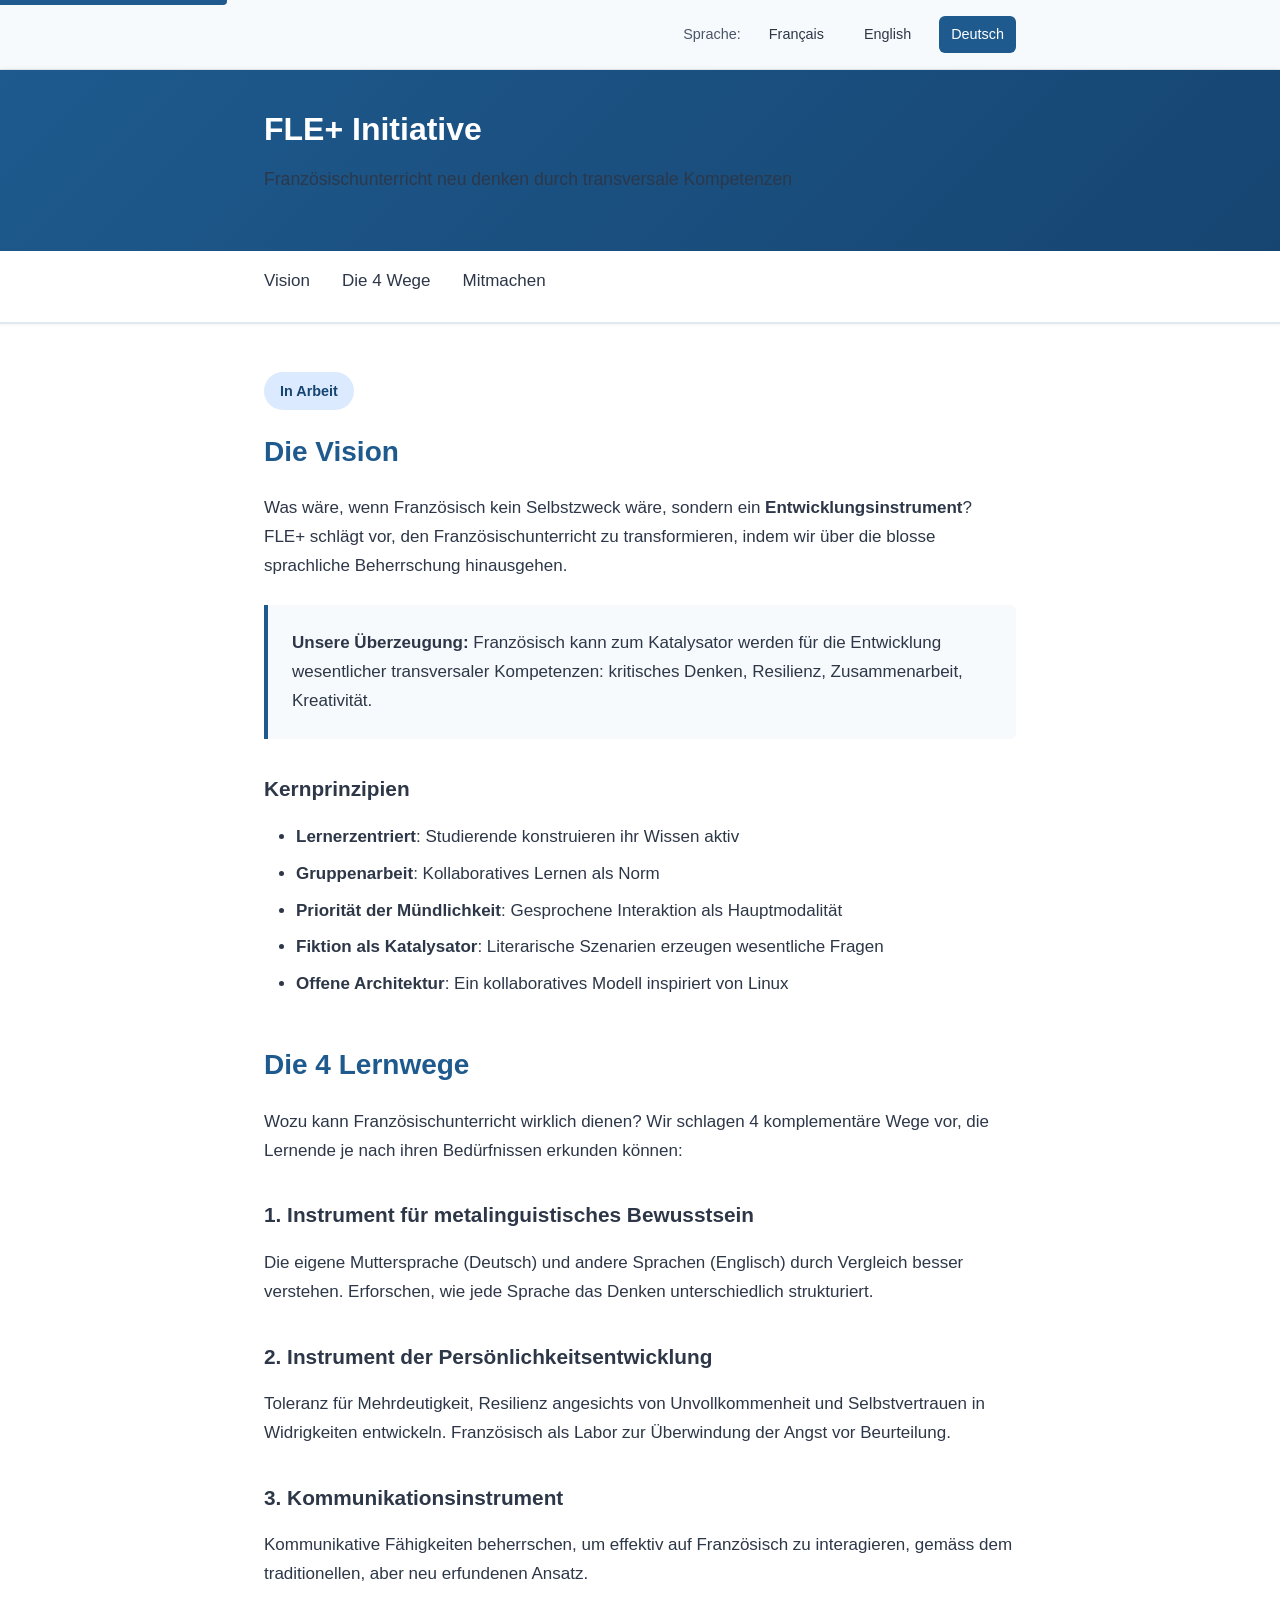
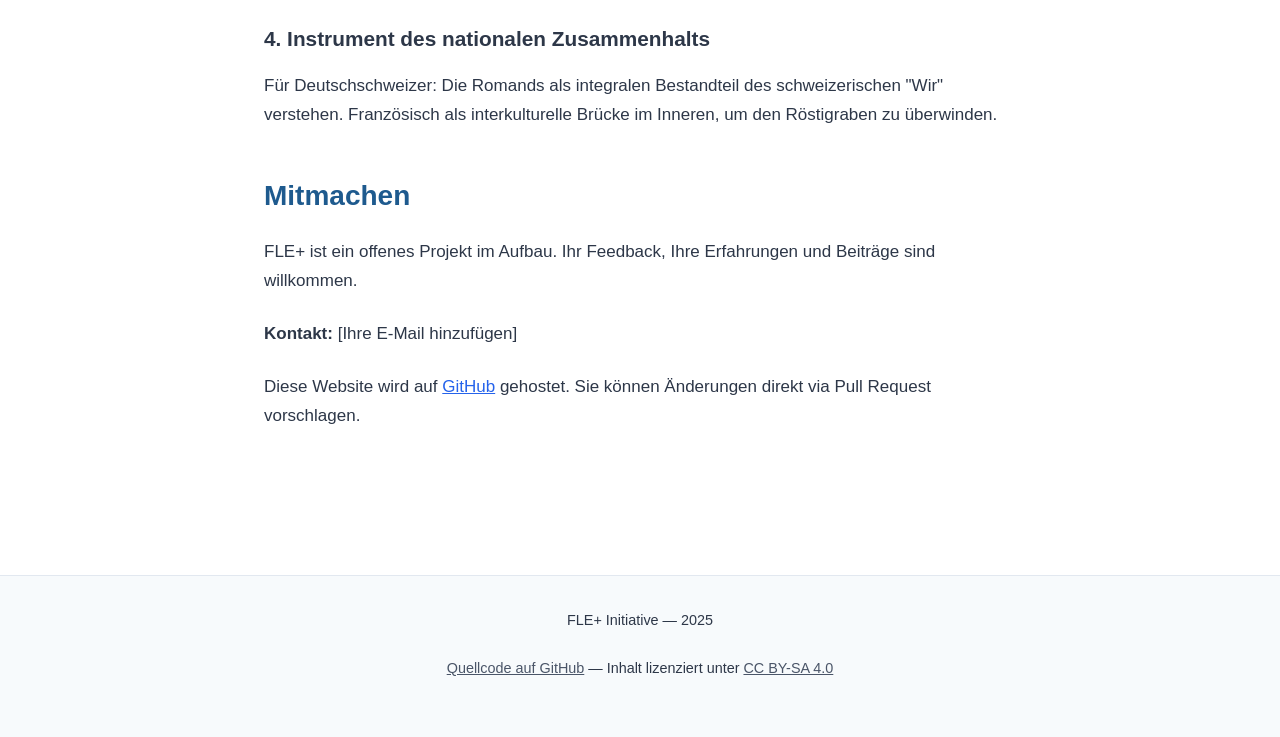
==== de/index.html @ d0b4cc44 "Initial commit - FLE+ Initiative trilingue" ====
<!DOCTYPE html>
<html lang="de">
<head>
    <meta charset="UTF-8">
    <meta name="viewport" content="width=device-width, initial-scale=1.0">
    <meta name="description" content="FLE+ Initiative - Französischunterricht neu denken durch transversale Kompetenzen und mündliche Interaktion">
    <meta name="keywords" content="FLE, Französisch als Fremdsprache, Pädagogik, transversale Kompetenzen, Schweiz">
    <title>FLE+ Initiative</title>
    <link rel="stylesheet" href="../css/styles.css">
</head>
<body>
    <!-- Sprunglink für Barrierefreiheit -->
    <a href="#main-content" class="skip-link">Zum Hauptinhalt springen</a>

    <!-- Sprachauswahl -->
    <div class="language-selector">
        <div class="language-selector-content">
            <label>Sprache:</label>
            <a href="../fr/index.html">Français</a>
            <a href="../en/index.html">English</a>
            <a href="../de/index.html" class="active" aria-current="page">Deutsch</a>
        </div>
    </div>

    <header role="banner">
        <div class="header-content">
            <h1>FLE+ Initiative</h1>
            <p class="tagline">Französischunterricht neu denken durch transversale Kompetenzen</p>
        </div>
    </header>

    <nav role="navigation" aria-label="Hauptnavigation">
        <ul>
            <li><a href="#vision">Vision</a></li>
            <li><a href="#wege">Die 4 Wege</a></li>
            <li><a href="#mitmachen">Mitmachen</a></li>
        </ul>
    </nav>

    <main id="main-content" role="main">
        <span class="wip-badge">In Arbeit</span>

        <section id="vision">
            <h2>Die Vision</h2>
            <p>
                Was wäre, wenn Französisch kein Selbstzweck wäre, sondern ein <strong>Entwicklungsinstrument</strong>? 
                FLE+ schlägt vor, den Französischunterricht zu transformieren, indem wir über die blosse sprachliche Beherrschung hinausgehen.
            </p>
            
            <div class="highlight-box">
                <p><strong>Unsere Überzeugung:</strong> Französisch kann zum Katalysator werden für die Entwicklung wesentlicher transversaler Kompetenzen: kritisches Denken, Resilienz, Zusammenarbeit, Kreativität.</p>
            </div>

            <h3>Kernprinzipien</h3>
            <ul>
                <li><strong>Lernerzentriert</strong>: Studierende konstruieren ihr Wissen aktiv</li>
                <li><strong>Gruppenarbeit</strong>: Kollaboratives Lernen als Norm</li>
                <li><strong>Priorität der Mündlichkeit</strong>: Gesprochene Interaktion als Hauptmodalität</li>
                <li><strong>Fiktion als Katalysator</strong>: Literarische Szenarien erzeugen wesentliche Fragen</li>
                <li><strong>Offene Architektur</strong>: Ein kollaboratives Modell inspiriert von Linux</li>
            </ul>
        </section>

        <section id="wege">
            <h2>Die 4 Lernwege</h2>
            <p>Wozu kann Französischunterricht wirklich dienen? Wir schlagen 4 komplementäre Wege vor, die Lernende je nach ihren Bedürfnissen erkunden können:</p>

            <h3>1. Instrument für metalinguistisches Bewusstsein</h3>
            <p>Die eigene Muttersprache (Deutsch) und andere Sprachen (Englisch) durch Vergleich besser verstehen. Erforschen, wie jede Sprache das Denken unterschiedlich strukturiert.</p>

            <h3>2. Instrument der Persönlichkeitsentwicklung</h3>
            <p>Toleranz für Mehrdeutigkeit, Resilienz angesichts von Unvollkommenheit und Selbstvertrauen in Widrigkeiten entwickeln. Französisch als Labor zur Überwindung der Angst vor Beurteilung.</p>

            <h3>3. Kommunikationsinstrument</h3>
            <p>Kommunikative Fähigkeiten beherrschen, um effektiv auf Französisch zu interagieren, gemäss dem traditionellen, aber neu erfundenen Ansatz.</p>

            <h3>4. Instrument des nationalen Zusammenhalts</h3>
            <p>Für Deutschschweizer: Die Romands als integralen Bestandteil des schweizerischen "Wir" verstehen. Französisch als interkulturelle Brücke im Inneren, um den Röstigraben zu überwinden.</p>
        </section>

        <section id="mitmachen">
            <h2>Mitmachen</h2>
            <p>
                FLE+ ist ein offenes Projekt im Aufbau. Ihr Feedback, Ihre Erfahrungen und Beiträge sind willkommen.
            </p>
            
            <p>
                <strong>Kontakt:</strong> [Ihre E-Mail hinzufügen]
            </p>

            <p>
                Diese Website wird auf <a href="https://github.com/[your-username]/fle-plus" target="_blank" rel="noopener">GitHub</a> gehostet. 
                Sie können Änderungen direkt via Pull Request vorschlagen.
            </p>
        </section>
    </main>

    <footer role="contentinfo">
        <p>FLE+ Initiative &mdash; 2025</p>
        <p style="margin-top: 0.5rem;">
            <a href="https://github.com/[your-username]/fle-plus" target="_blank" rel="noopener">Quellcode auf GitHub</a> &mdash; 
            Inhalt lizenziert unter <a href="http://creativecommons.org/licenses/by-sa/4.0/" target="_blank" rel="noopener">CC BY-SA 4.0</a>
        </p>
    </footer>
</body>
</html>
---- css/styles.css ----
/* ==========================================
   FLE+ Initiative - Styles principaux
   ========================================== */

/* Reset et base */
* {
    margin: 0;
    padding: 0;
    box-sizing: border-box;
}

:root {
    /* Palette de couleurs - Bleu profond + chaleur */
    --color-primary: #1e5a8e;
    --color-primary-dark: #164571;
    --color-primary-light: #2563eb;
    --color-text: #2d3748;
    --color-text-light: #4a5568;
    --color-background: #ffffff;
    --color-background-alt: #f7fafc;
    --color-border: #e2e8f0;
    
    /* Espacements */
    --spacing-xs: 0.5rem;
    --spacing-sm: 1rem;
    --spacing-md: 1.5rem;
    --spacing-lg: 2rem;
    --spacing-xl: 3rem;
}

body {
    font-family: -apple-system, BlinkMacSystemFont, "Segoe UI", Roboto, "Helvetica Neue", Arial, sans-serif;
    line-height: 1.7;
    color: var(--color-text);
    background-color: var(--color-background);
    font-size: 17px;
}

/* Skip link pour accessibilité */
.skip-link {
    position: absolute;
    top: -40px;
    left: 0;
    background: var(--color-primary);
    color: white;
    padding: 8px 16px;
    text-decoration: none;
    z-index: 100;
    border-radius: 0 0 4px 0;
}

.skip-link:focus {
    top: 0;
}

/* ==========================================
   Header
   ========================================== */

header {
    background: linear-gradient(135deg, var(--color-primary) 0%, var(--color-primary-dark) 100%);
    color: white;
    padding: var(--spacing-lg) 0;
    box-shadow: 0 2px 8px rgba(0, 0, 0, 0.1);
}

.header-content {
    max-width: 800px;
    margin: 0 auto;
    padding: 0 var(--spacing-md);
}

header h1 {
    font-size: 2rem;
    font-weight: 600;
    margin-bottom: var(--spacing-xs);
}

header .tagline {
    opacity: 0.95;
    font-size: 1.1rem;
    font-weight: 400;
}

/* ==========================================
   Sélecteur de langue
   ========================================== */

.language-selector {
    background-color: var(--color-background-alt);
    border-bottom: 1px solid var(--color-border);
    padding: var(--spacing-sm) 0;
}

.language-selector-content {
    max-width: 800px;
    margin: 0 auto;
    padding: 0 var(--spacing-md);
    display: flex;
    justify-content: flex-end;
    align-items: center;
    gap: var(--spacing-sm);
}

.language-selector label {
    font-size: 0.9rem;
    color: var(--color-text-light);
    font-weight: 500;
}

.language-selector a {
    color: var(--color-text);
    text-decoration: none;
    padding: 0.4rem 0.75rem;
    border-radius: 6px;
    transition: all 0.2s;
    font-weight: 500;
    font-size: 0.9rem;
}

.language-selector a:hover,
.language-selector a:focus {
    background-color: var(--color-primary-light);
    color: white;
}

.language-selector a.active {
    background-color: var(--color-primary);
    color: white;
}

/* ==========================================
   Navigation
   ========================================== */

nav {
    background-color: var(--color-background);
    border-bottom: 2px solid var(--color-border);
    position: sticky;
    top: 0;
    z-index: 10;
    box-shadow: 0 1px 3px rgba(0, 0, 0, 0.05);
}

nav ul {
    list-style: none;
    max-width: 800px;
    margin: 0 auto;
    padding: 0 var(--spacing-md);
    display: flex;
    gap: var(--spacing-lg);
    flex-wrap: wrap;
}

nav a {
    display: block;
    padding: var(--spacing-sm) 0;
    color: var(--color-text);
    text-decoration: none;
    font-weight: 500;
    border-bottom: 3px solid transparent;
    transition: all 0.2s;
}

nav a:hover,
nav a:focus {
    color: var(--color-primary);
    border-bottom-color: var(--color-primary);
}

/* ==========================================
   Contenu principal
   ========================================== */

main {
    max-width: 800px;
    margin: 0 auto;
    padding: var(--spacing-xl) var(--spacing-md);
}

section {
    margin-bottom: var(--spacing-xl);
}

h2 {
    font-size: 1.75rem;
    margin-bottom: var(--spacing-md);
    color: var(--color-primary);
    font-weight: 600;
    line-height: 1.3;
}

h3 {
    font-size: 1.3rem;
    margin: var(--spacing-lg) 0 var(--spacing-sm);
    color: var(--color-text);
    font-weight: 600;
}

p {
    margin-bottom: var(--spacing-md);
    color: var(--color-text);
}

ul, ol {
    margin-left: var(--spacing-lg);
    margin-bottom: var(--spacing-md);
}

li {
    margin-bottom: var(--spacing-xs);
    color: var(--color-text);
}

strong {
    color: var(--color-text);
    font-weight: 600;
}

/* Liens */
a {
    color: var(--color-primary-light);
    text-decoration: underline;
    transition: color 0.2s;
}

a:hover,
a:focus {
    color: var(--color-primary-dark);
}

/* ==========================================
   Composants
   ========================================== */

/* Badge WIP */
.wip-badge {
    display: inline-block;
    background-color: #dbeafe;
    color: var(--color-primary-dark);
    padding: 0.4rem 1rem;
    border-radius: 20px;
    font-size: 0.9rem;
    font-weight: 600;
    margin-bottom: var(--spacing-md);
}

/* Box de mise en avant */
.highlight-box {
    background-color: var(--color-background-alt);
    border-left: 4px solid var(--color-primary);
    padding: var(--spacing-md);
    margin: var(--spacing-md) 0;
    border-radius: 0 6px 6px 0;
}

.highlight-box p:last-child {
    margin-bottom: 0;
}

/* ==========================================
   Footer
   ========================================== */

footer {
    background-color: var(--color-background-alt);
    border-top: 1px solid var(--color-border);
    margin-top: var(--spacing-xl);
    padding: var(--spacing-lg) 0;
    color: var(--color-text-light);
    text-align: center;
    font-size: 0.9rem;
}

footer a {
    color: var(--color-text-light);
    text-decoration: underline;
}

footer a:hover {
    color: var(--color-primary);
}

/* ==========================================
   Responsive
   ========================================== */

@media (max-width: 600px) {
    header h1 {
        font-size: 1.6rem;
    }
    
    header .tagline {
        font-size: 1rem;
    }
    
    nav ul {
        gap: var(--spacing-sm);
    }
    
    h2 {
        font-size: 1.5rem;
    }
    
    h3 {
        font-size: 1.2rem;
    }
    
    .language-selector-content {
        justify-content: center;
    }
}
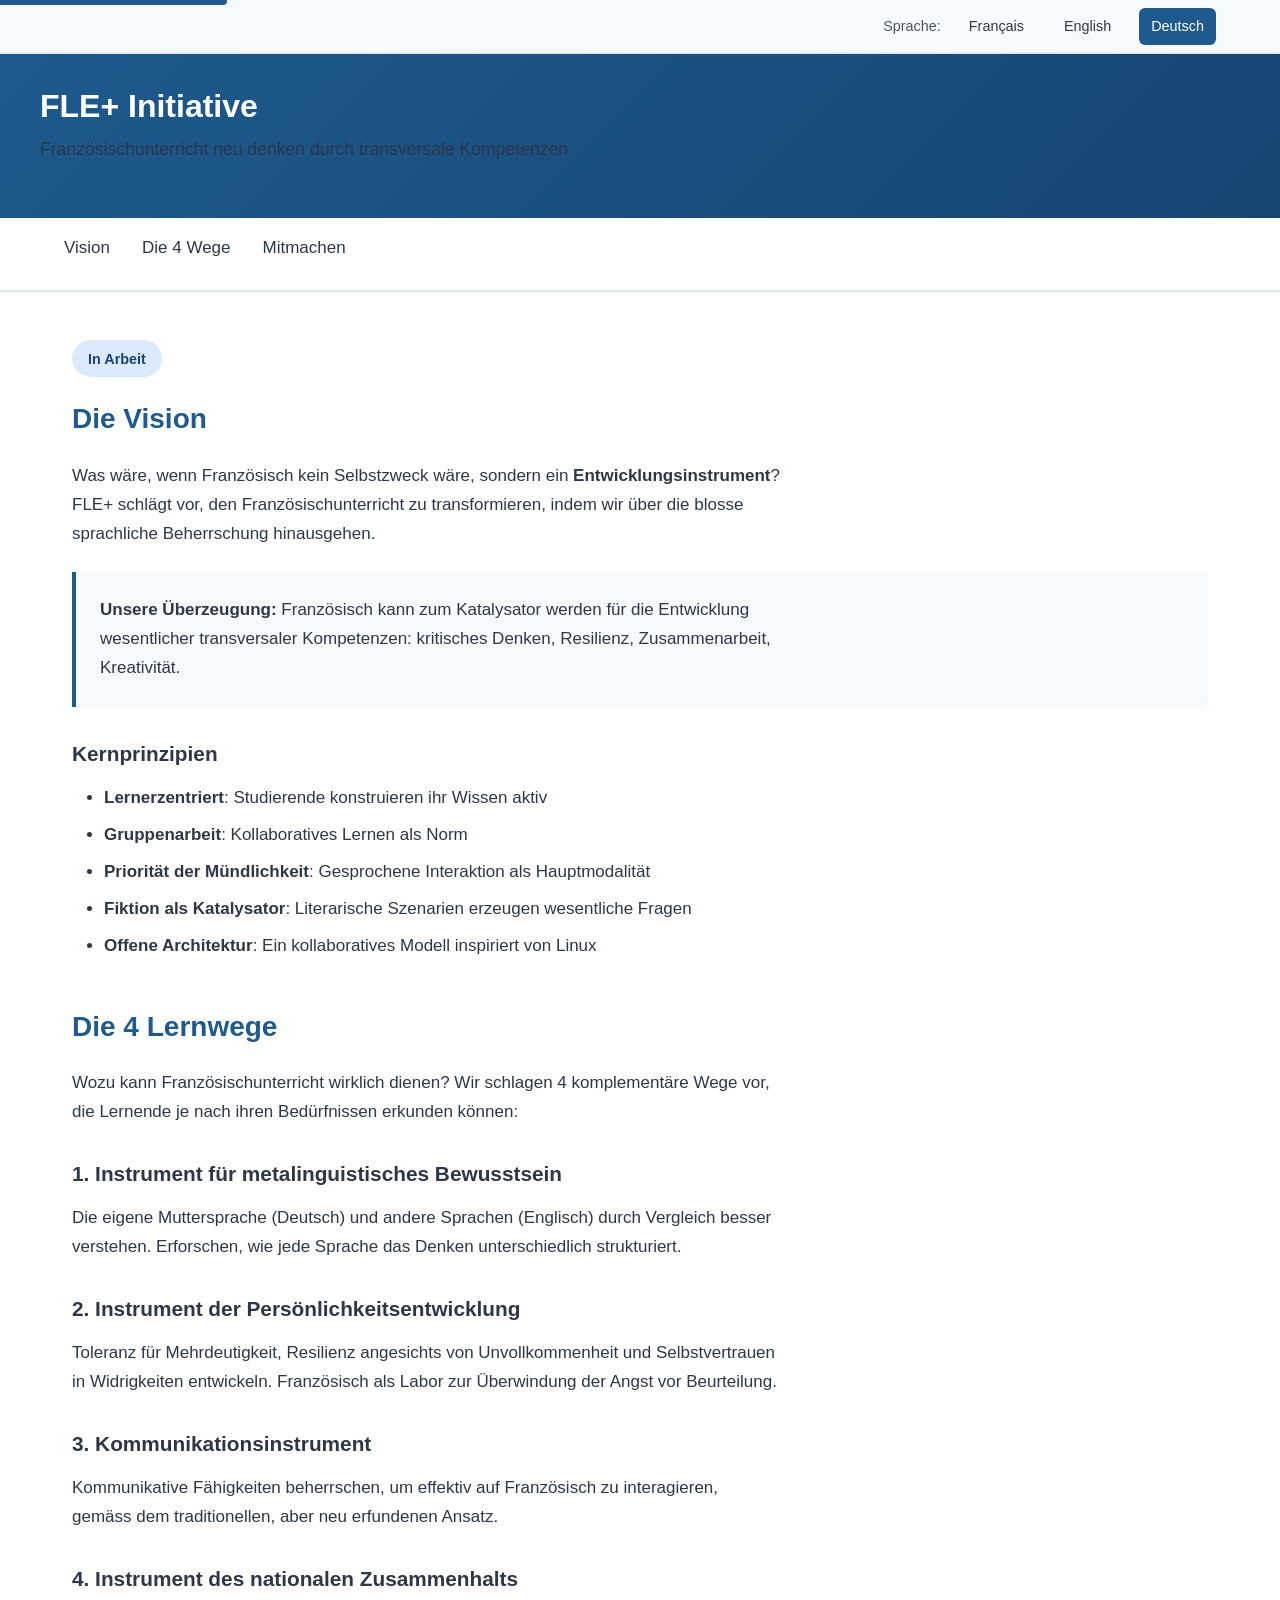
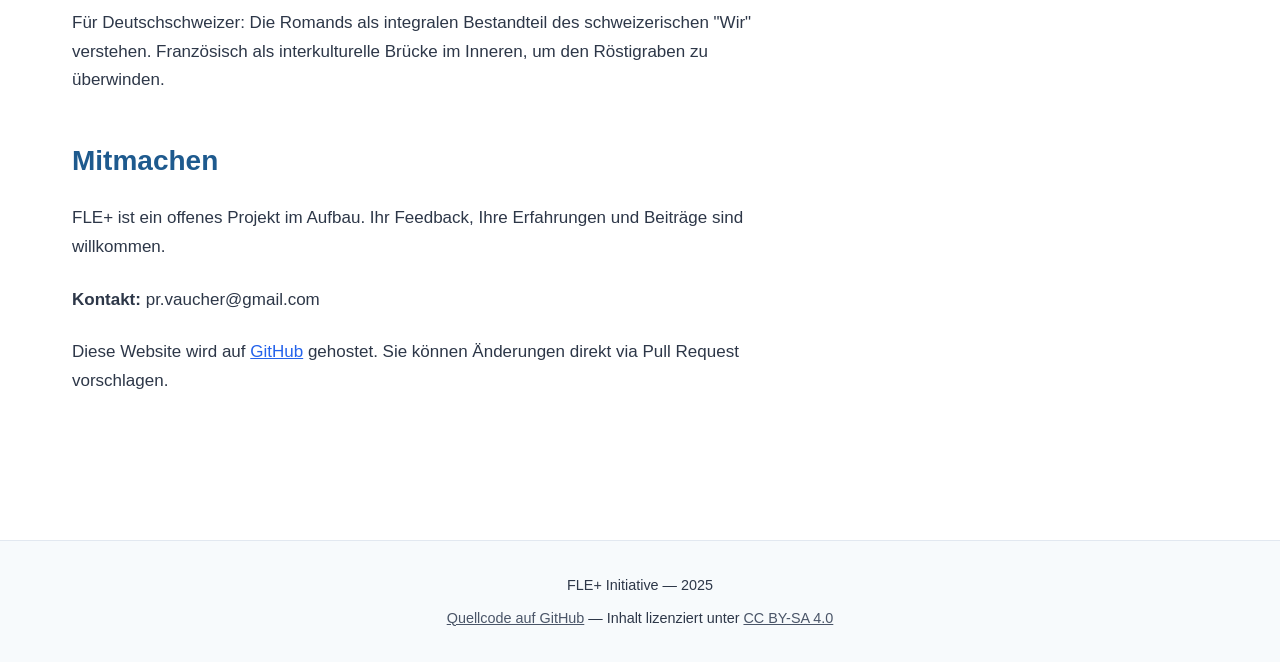
==== commit 0728c337: "Personnalisation infos contact + amélioration CSS responsive" ====
--- a/de/index.html
+++ b/de/index.html
@@ -85,11 +85,11 @@
             </p>
             
             <p>
-                <strong>Kontakt:</strong> [Ihre E-Mail hinzufügen]
+                <strong>Kontakt:</strong> pr.vaucher@gmail.com
             </p>
 
             <p>
-                Diese Website wird auf <a href="https://github.com/[your-username]/fle-plus" target="_blank" rel="noopener">GitHub</a> gehostet. 
+                Diese Website wird auf <a href="https://github.com/princlili/fle-plus" target="_blank" rel="noopener">GitHub</a> gehostet. 
                 Sie können Änderungen direkt via Pull Request vorschlagen.
             </p>
         </section>
@@ -98,7 +98,7 @@
     <footer role="contentinfo">
         <p>FLE+ Initiative &mdash; 2025</p>
         <p style="margin-top: 0.5rem;">
-            <a href="https://github.com/[your-username]/fle-plus" target="_blank" rel="noopener">Quellcode auf GitHub</a> &mdash; 
+            <a href="https://github.com/princlili/fle-plus" target="_blank" rel="noopener">Quellcode auf GitHub</a> &mdash; 
             Inhalt lizenziert unter <a href="http://creativecommons.org/licenses/by-sa/4.0/" target="_blank" rel="noopener">CC BY-SA 4.0</a>
         </p>
     </footer>
--- a/css/styles.css
+++ b/css/styles.css
@@ -1,5 +1,6 @@
 /* ==========================================
    FLE+ Initiative - Styles principaux
+   Version améliorée - Responsive optimisé
    ========================================== */
 
 /* Reset et base */
@@ -26,6 +27,10 @@
     --spacing-md: 1.5rem;
     --spacing-lg: 2rem;
     --spacing-xl: 3rem;
+    
+    /* Breakpoints */
+    --breakpoint-mobile: 600px;
+    --breakpoint-tablet: 900px;
 }
 
 body {
@@ -47,39 +52,11 @@
     text-decoration: none;
     z-index: 100;
     border-radius: 0 0 4px 0;
+    font-weight: 500;
 }
 
 .skip-link:focus {
     top: 0;
-}
-
-/* ==========================================
-   Header
-   ========================================== */
-
-header {
-    background: linear-gradient(135deg, var(--color-primary) 0%, var(--color-primary-dark) 100%);
-    color: white;
-    padding: var(--spacing-lg) 0;
-    box-shadow: 0 2px 8px rgba(0, 0, 0, 0.1);
-}
-
-.header-content {
-    max-width: 800px;
-    margin: 0 auto;
-    padding: 0 var(--spacing-md);
-}
-
-header h1 {
-    font-size: 2rem;
-    font-weight: 600;
-    margin-bottom: var(--spacing-xs);
-}
-
-header .tagline {
-    opacity: 0.95;
-    font-size: 1.1rem;
-    font-weight: 400;
 }
 
 /* ==========================================
@@ -89,17 +66,18 @@
 .language-selector {
     background-color: var(--color-background-alt);
     border-bottom: 1px solid var(--color-border);
-    padding: var(--spacing-sm) 0;
+    padding: var(--spacing-xs) 0;
 }
 
 .language-selector-content {
-    max-width: 800px;
+    max-width: 1200px;
     margin: 0 auto;
     padding: 0 var(--spacing-md);
     display: flex;
     justify-content: flex-end;
     align-items: center;
     gap: var(--spacing-sm);
+    flex-wrap: wrap;
 }
 
 .language-selector label {
@@ -127,6 +105,37 @@
 .language-selector a.active {
     background-color: var(--color-primary);
     color: white;
+}
+
+/* ==========================================
+   Header
+   ========================================== */
+
+header {
+    background: linear-gradient(135deg, var(--color-primary) 0%, var(--color-primary-dark) 100%);
+    color: white;
+    padding: var(--spacing-lg) var(--spacing-md);
+    box-shadow: 0 2px 8px rgba(0, 0, 0, 0.1);
+}
+
+.header-content {
+    max-width: 1200px;
+    margin: 0 auto;
+}
+
+header h1 {
+    font-size: clamp(1.5rem, 4vw, 2rem);
+    font-weight: 600;
+    margin-bottom: var(--spacing-xs);
+    line-height: 1.3;
+}
+
+header .tagline {
+    opacity: 0.95;
+    font-size: clamp(0.95rem, 2.5vw, 1.1rem);
+    font-weight: 400;
+    line-height: 1.5;
+    max-width: 90%;
 }
 
 /* ==========================================
@@ -144,7 +153,7 @@
 
 nav ul {
     list-style: none;
-    max-width: 800px;
+    max-width: 1200px;
     margin: 0 auto;
     padding: 0 var(--spacing-md);
     display: flex;
@@ -173,7 +182,7 @@
    ========================================== */
 
 main {
-    max-width: 800px;
+    max-width: 1200px;
     margin: 0 auto;
     padding: var(--spacing-xl) var(--spacing-md);
 }
@@ -183,7 +192,7 @@
 }
 
 h2 {
-    font-size: 1.75rem;
+    font-size: clamp(1.4rem, 3.5vw, 1.75rem);
     margin-bottom: var(--spacing-md);
     color: var(--color-primary);
     font-weight: 600;
@@ -191,20 +200,23 @@
 }
 
 h3 {
-    font-size: 1.3rem;
+    font-size: clamp(1.15rem, 2.5vw, 1.3rem);
     margin: var(--spacing-lg) 0 var(--spacing-sm);
     color: var(--color-text);
     font-weight: 600;
+    line-height: 1.4;
 }
 
 p {
     margin-bottom: var(--spacing-md);
     color: var(--color-text);
+    max-width: 75ch;
 }
 
 ul, ol {
     margin-left: var(--spacing-lg);
     margin-bottom: var(--spacing-md);
+    max-width: 75ch;
 }
 
 li {
@@ -266,12 +278,21 @@
     background-color: var(--color-background-alt);
     border-top: 1px solid var(--color-border);
     margin-top: var(--spacing-xl);
-    padding: var(--spacing-lg) 0;
+    padding: var(--spacing-lg) var(--spacing-md);
     color: var(--color-text-light);
     text-align: center;
     font-size: 0.9rem;
 }
 
+footer p {
+    max-width: 100%;
+    margin: 0 auto 0.5rem;
+}
+
+footer p:last-child {
+    margin-bottom: 0;
+}
+
 footer a {
     color: var(--color-text-light);
     text-decoration: underline;
@@ -282,31 +303,91 @@
 }
 
 /* ==========================================
-   Responsive
-   ========================================== */
-
+   Responsive - Mobile First
+   ========================================== */
+
+/* Petits écrans (< 600px) */
 @media (max-width: 600px) {
-    header h1 {
-        font-size: 1.6rem;
+    body {
+        font-size: 16px;
+    }
+    
+    .language-selector-content {
+        justify-content: center;
+        gap: var(--spacing-xs);
+    }
+    
+    .language-selector label {
+        width: 100%;
+        text-align: center;
+        margin-bottom: var(--spacing-xs);
+    }
+    
+    header {
+        padding: var(--spacing-md);
     }
     
     header .tagline {
-        font-size: 1rem;
+        max-width: 100%;
     }
     
     nav ul {
         gap: var(--spacing-sm);
     }
     
-    h2 {
-        font-size: 1.5rem;
-    }
-    
-    h3 {
-        font-size: 1.2rem;
-    }
-    
-    .language-selector-content {
-        justify-content: center;
-    }
-}
+    main {
+        padding: var(--spacing-lg) var(--spacing-sm);
+    }
+    
+    ul, ol {
+        margin-left: var(--spacing-md);
+    }
+}
+
+/* Écrans moyens (600px - 900px) */
+@media (min-width: 600px) and (max-width: 900px) {
+    main {
+        padding: var(--spacing-xl) var(--spacing-md);
+    }
+}
+
+/* Grands écrans (> 900px) */
+@media (min-width: 900px) {
+    header h1 {
+        font-size: 2rem;
+    }
+    
+    header .tagline {
+        font-size: 1.1rem;
+    }
+    
+    main {
+        padding: var(--spacing-xl) var(--spacing-lg);
+    }
+}
+
+/* Impression */
+@media print {
+    .skip-link,
+    .language-selector,
+    nav,
+    footer {
+        display: none;
+    }
+    
+    header {
+        background: none;
+        color: var(--color-text);
+        border-bottom: 2px solid var(--color-text);
+    }
+    
+    a {
+        color: var(--color-text);
+        text-decoration: none;
+    }
+    
+    a[href]::after {
+        content: " (" attr(href) ")";
+        font-size: 0.8em;
+    }
+}
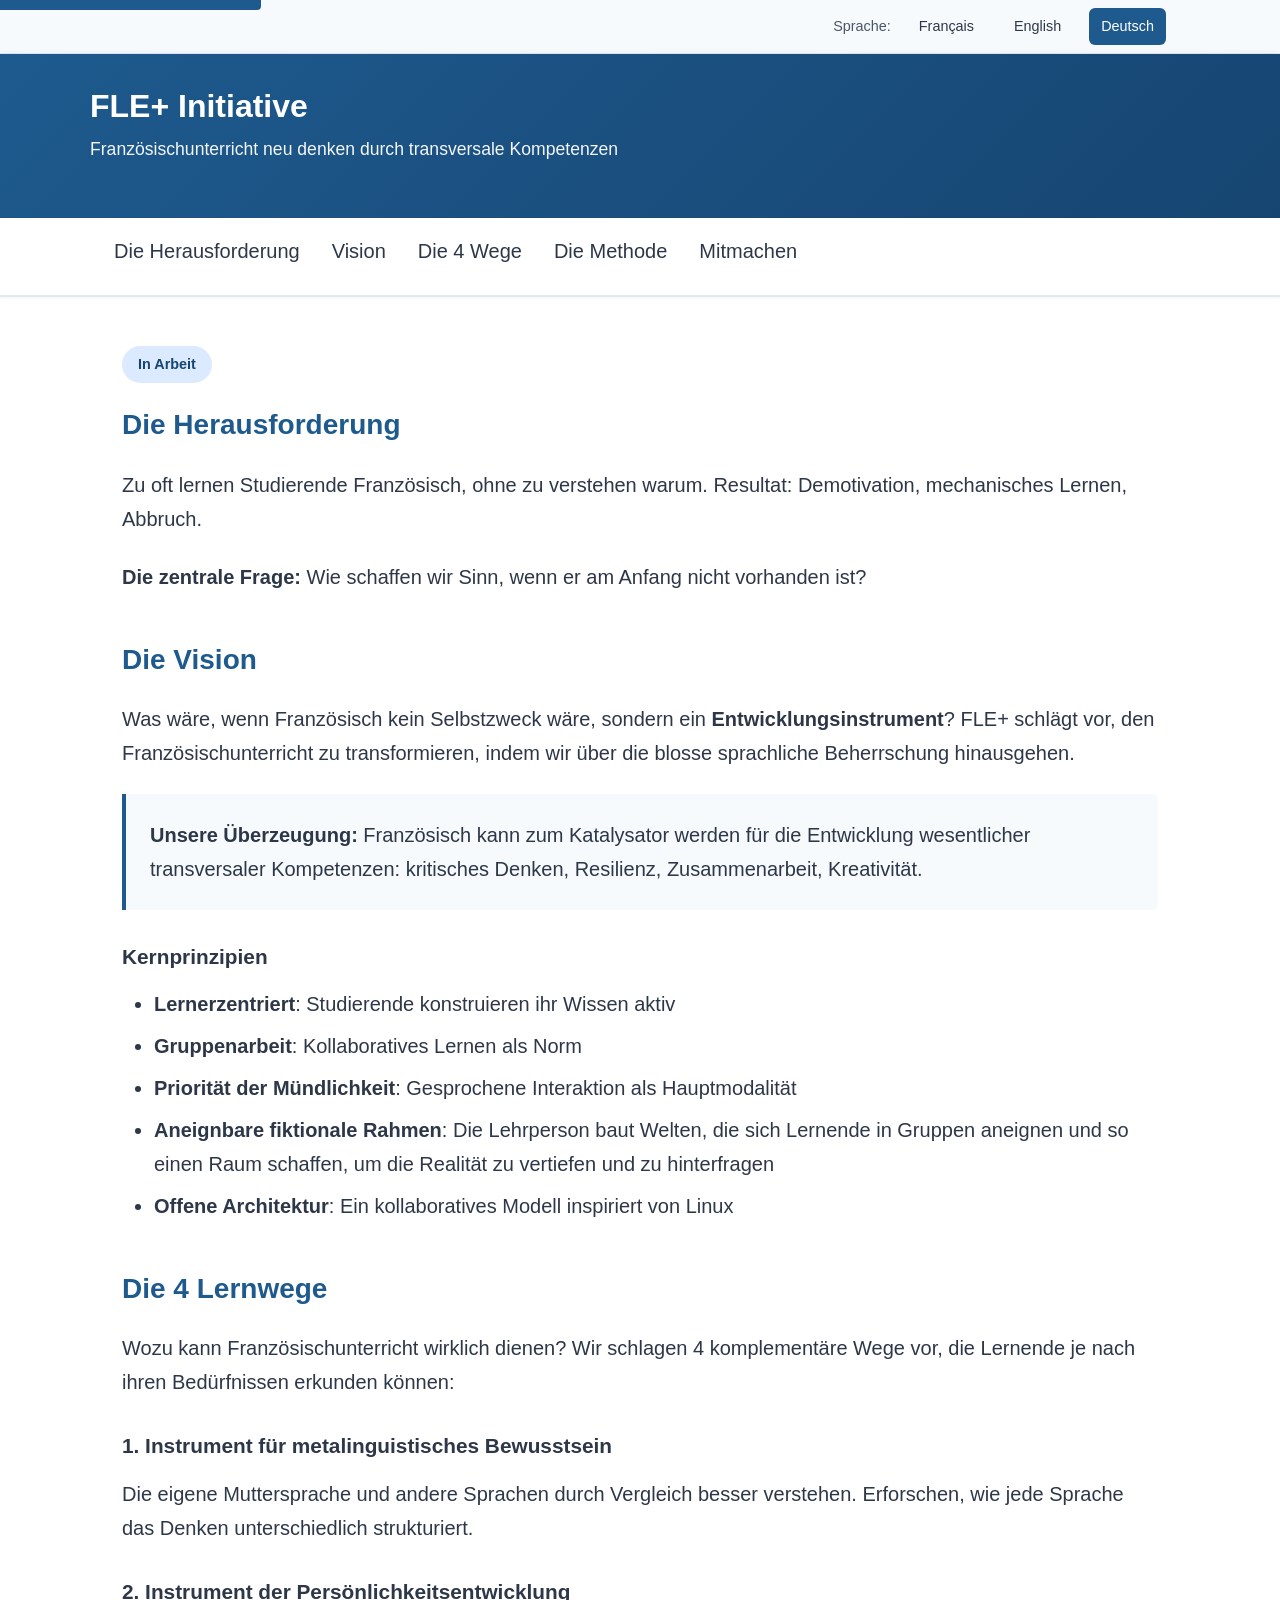
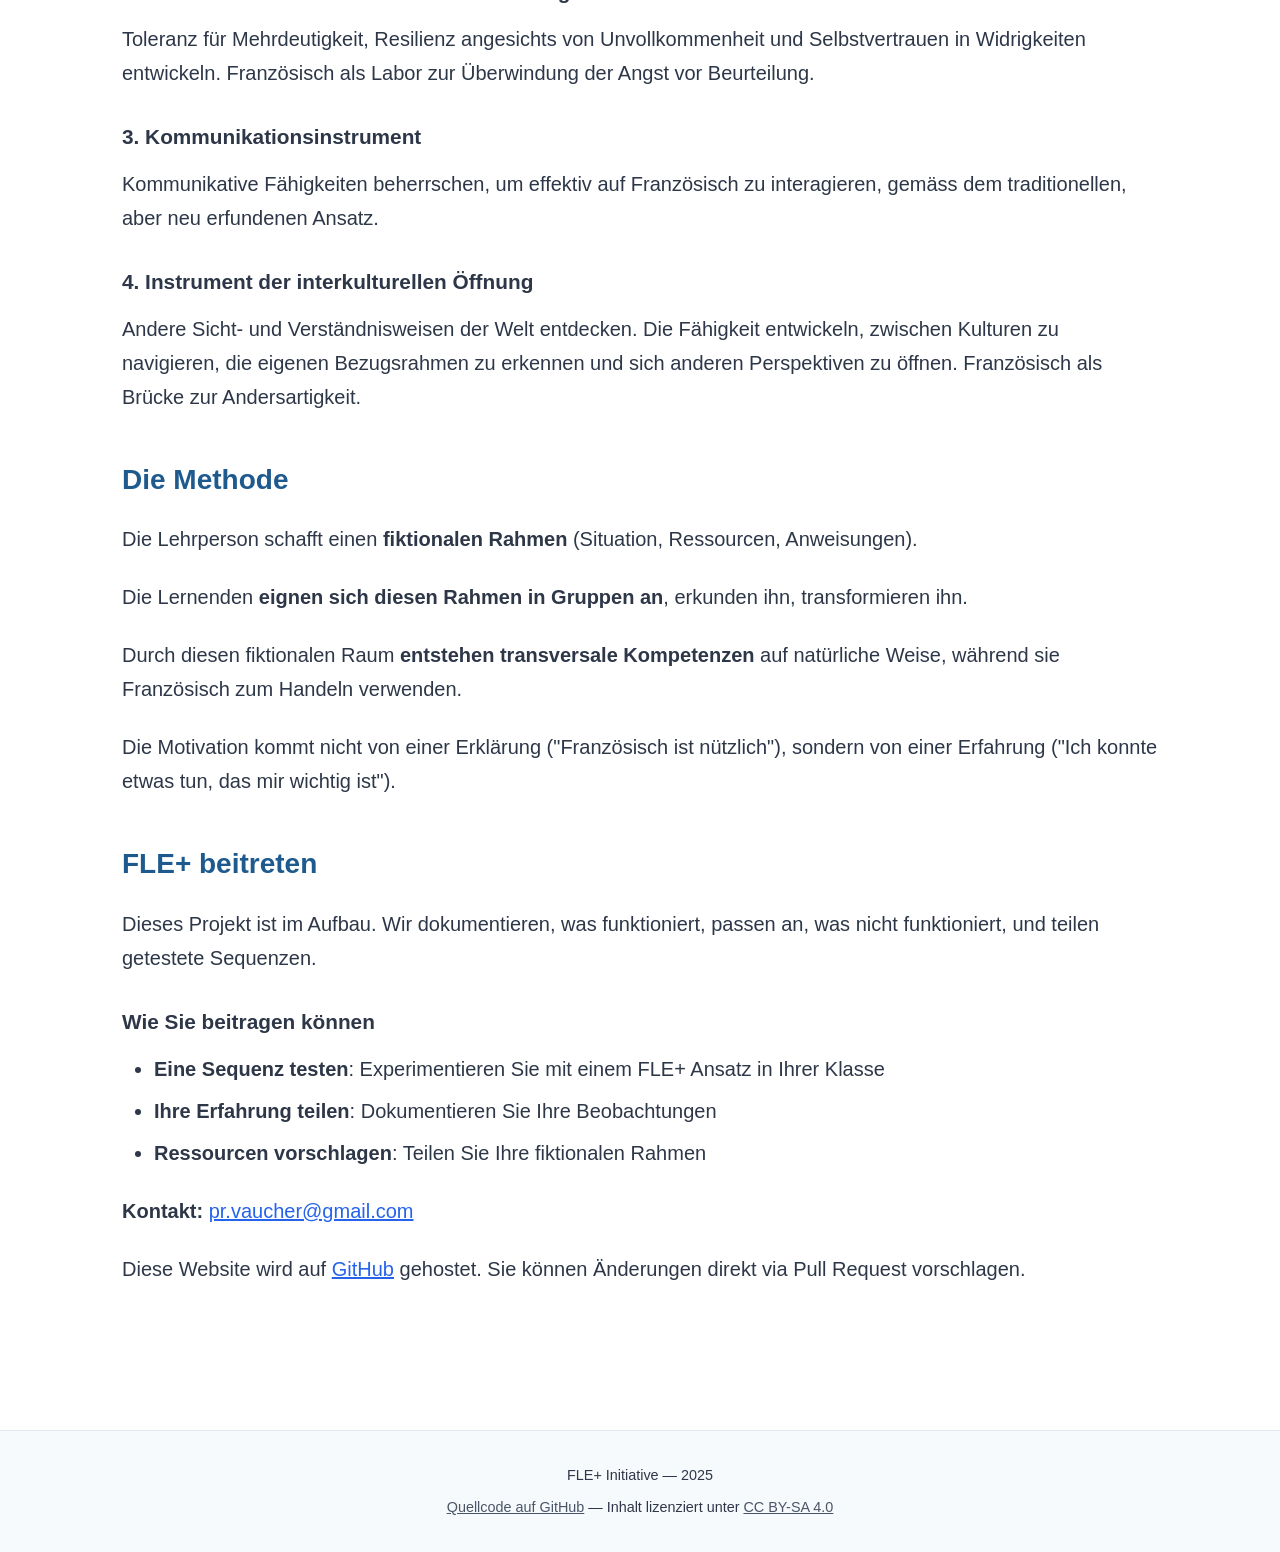
==== commit 5a1fb105: "Universalise FLE+ : ajout sections Constat/Méthode, révision voie 4 interculturelle" ====
--- a/de/index.html
+++ b/de/index.html
@@ -31,14 +31,27 @@
 
     <nav role="navigation" aria-label="Hauptnavigation">
         <ul>
+            <li><a href="#herausforderung">Die Herausforderung</a></li>
             <li><a href="#vision">Vision</a></li>
             <li><a href="#wege">Die 4 Wege</a></li>
+            <li><a href="#methode">Die Methode</a></li>
             <li><a href="#mitmachen">Mitmachen</a></li>
         </ul>
     </nav>
 
     <main id="main-content" role="main">
         <span class="wip-badge">In Arbeit</span>
+
+        <section id="herausforderung">
+            <h2>Die Herausforderung</h2>
+            <p>
+                Zu oft lernen Studierende Französisch, ohne zu verstehen warum. 
+                Resultat: Demotivation, mechanisches Lernen, Abbruch.
+            </p>
+            <p>
+                <strong>Die zentrale Frage:</strong> Wie schaffen wir Sinn, wenn er am Anfang nicht vorhanden ist?
+            </p>
+        </section>
 
         <section id="vision">
             <h2>Die Vision</h2>
@@ -56,7 +69,7 @@
                 <li><strong>Lernerzentriert</strong>: Studierende konstruieren ihr Wissen aktiv</li>
                 <li><strong>Gruppenarbeit</strong>: Kollaboratives Lernen als Norm</li>
                 <li><strong>Priorität der Mündlichkeit</strong>: Gesprochene Interaktion als Hauptmodalität</li>
-                <li><strong>Fiktion als Katalysator</strong>: Literarische Szenarien erzeugen wesentliche Fragen</li>
+                <li><strong>Aneignbare fiktionale Rahmen</strong>: Die Lehrperson baut Welten, die sich Lernende in Gruppen aneignen und so einen Raum schaffen, um die Realität zu vertiefen und zu hinterfragen</li>
                 <li><strong>Offene Architektur</strong>: Ein kollaboratives Modell inspiriert von Linux</li>
             </ul>
         </section>
@@ -66,7 +79,7 @@
             <p>Wozu kann Französischunterricht wirklich dienen? Wir schlagen 4 komplementäre Wege vor, die Lernende je nach ihren Bedürfnissen erkunden können:</p>
 
             <h3>1. Instrument für metalinguistisches Bewusstsein</h3>
-            <p>Die eigene Muttersprache (Deutsch) und andere Sprachen (Englisch) durch Vergleich besser verstehen. Erforschen, wie jede Sprache das Denken unterschiedlich strukturiert.</p>
+            <p>Die eigene Muttersprache und andere Sprachen durch Vergleich besser verstehen. Erforschen, wie jede Sprache das Denken unterschiedlich strukturiert.</p>
 
             <h3>2. Instrument der Persönlichkeitsentwicklung</h3>
             <p>Toleranz für Mehrdeutigkeit, Resilienz angesichts von Unvollkommenheit und Selbstvertrauen in Widrigkeiten entwickeln. Französisch als Labor zur Überwindung der Angst vor Beurteilung.</p>
@@ -74,18 +87,44 @@
             <h3>3. Kommunikationsinstrument</h3>
             <p>Kommunikative Fähigkeiten beherrschen, um effektiv auf Französisch zu interagieren, gemäss dem traditionellen, aber neu erfundenen Ansatz.</p>
 
-            <h3>4. Instrument des nationalen Zusammenhalts</h3>
-            <p>Für Deutschschweizer: Die Romands als integralen Bestandteil des schweizerischen "Wir" verstehen. Französisch als interkulturelle Brücke im Inneren, um den Röstigraben zu überwinden.</p>
+            <h3>4. Instrument der interkulturellen Öffnung</h3>
+            <p>Andere Sicht- und Verständnisweisen der Welt entdecken. Die Fähigkeit entwickeln, zwischen Kulturen zu navigieren, die eigenen Bezugsrahmen zu erkennen und sich anderen Perspektiven zu öffnen. Französisch als Brücke zur Andersartigkeit.</p>
+        </section>
+
+        <section id="methode">
+            <h2>Die Methode</h2>
+            <p>
+                Die Lehrperson schafft einen <strong>fiktionalen Rahmen</strong> (Situation, Ressourcen, Anweisungen).
+            </p>
+            <p>
+                Die Lernenden <strong>eignen sich diesen Rahmen in Gruppen an</strong>, erkunden ihn, transformieren ihn.
+            </p>
+            <p>
+                Durch diesen fiktionalen Raum <strong>entstehen transversale Kompetenzen</strong> 
+                auf natürliche Weise, während sie Französisch zum Handeln verwenden.
+            </p>
+            <p>
+                Die Motivation kommt nicht von einer Erklärung ("Französisch ist nützlich"), 
+                sondern von einer Erfahrung ("Ich konnte etwas tun, das mir wichtig ist").
+            </p>
         </section>
 
         <section id="mitmachen">
-            <h2>Mitmachen</h2>
+            <h2>FLE+ beitreten</h2>
             <p>
-                FLE+ ist ein offenes Projekt im Aufbau. Ihr Feedback, Ihre Erfahrungen und Beiträge sind willkommen.
+                Dieses Projekt ist im Aufbau. Wir dokumentieren, was funktioniert, 
+                passen an, was nicht funktioniert, und teilen getestete Sequenzen.
             </p>
             
+            <h3>Wie Sie beitragen können</h3>
+            <ul>
+                <li><strong>Eine Sequenz testen</strong>: Experimentieren Sie mit einem FLE+ Ansatz in Ihrer Klasse</li>
+                <li><strong>Ihre Erfahrung teilen</strong>: Dokumentieren Sie Ihre Beobachtungen</li>
+                <li><strong>Ressourcen vorschlagen</strong>: Teilen Sie Ihre fiktionalen Rahmen</li>
+            </ul>
+
             <p>
-                <strong>Kontakt:</strong> pr.vaucher@gmail.com
+                <strong>Kontakt:</strong> <a href="mailto:pr.vaucher@gmail.com">pr.vaucher@gmail.com</a>
             </p>
 
             <p>
--- a/css/styles.css
+++ b/css/styles.css
@@ -38,7 +38,7 @@
     line-height: 1.7;
     color: var(--color-text);
     background-color: var(--color-background);
-    font-size: 17px;
+    font-size: 18px;
 }
 
 /* Skip link pour accessibilité */
@@ -70,7 +70,7 @@
 }
 
 .language-selector-content {
-    max-width: 1200px;
+    max-width: 1100px;
     margin: 0 auto;
     padding: 0 var(--spacing-md);
     display: flex;
@@ -119,7 +119,7 @@
 }
 
 .header-content {
-    max-width: 1200px;
+    max-width: 1100px;
     margin: 0 auto;
 }
 
@@ -131,6 +131,7 @@
 }
 
 header .tagline {
+    color: white;
     opacity: 0.95;
     font-size: clamp(0.95rem, 2.5vw, 1.1rem);
     font-weight: 400;
@@ -153,7 +154,7 @@
 
 nav ul {
     list-style: none;
-    max-width: 1200px;
+    max-width: 1100px;
     margin: 0 auto;
     padding: 0 var(--spacing-md);
     display: flex;
@@ -182,7 +183,7 @@
    ========================================== */
 
 main {
-    max-width: 1200px;
+    max-width: 1100px;
     margin: 0 auto;
     padding: var(--spacing-xl) var(--spacing-md);
 }
@@ -210,13 +211,11 @@
 p {
     margin-bottom: var(--spacing-md);
     color: var(--color-text);
-    max-width: 75ch;
 }
 
 ul, ol {
     margin-left: var(--spacing-lg);
     margin-bottom: var(--spacing-md);
-    max-width: 75ch;
 }
 
 li {
@@ -344,15 +343,19 @@
     }
 }
 
-/* Écrans moyens (600px - 900px) */
-@media (min-width: 600px) and (max-width: 900px) {
+/* Écrans moyens (600px - 1100px) */
+@media (min-width: 600px) and (max-width: 1100px) {
     main {
         padding: var(--spacing-xl) var(--spacing-md);
     }
 }
 
-/* Grands écrans (> 900px) */
-@media (min-width: 900px) {
+/* Grands écrans (> 1100px) */
+@media (min-width: 1100px) {
+    body {
+        font-size: 20px;
+    }
+    
     header h1 {
         font-size: 2rem;
     }
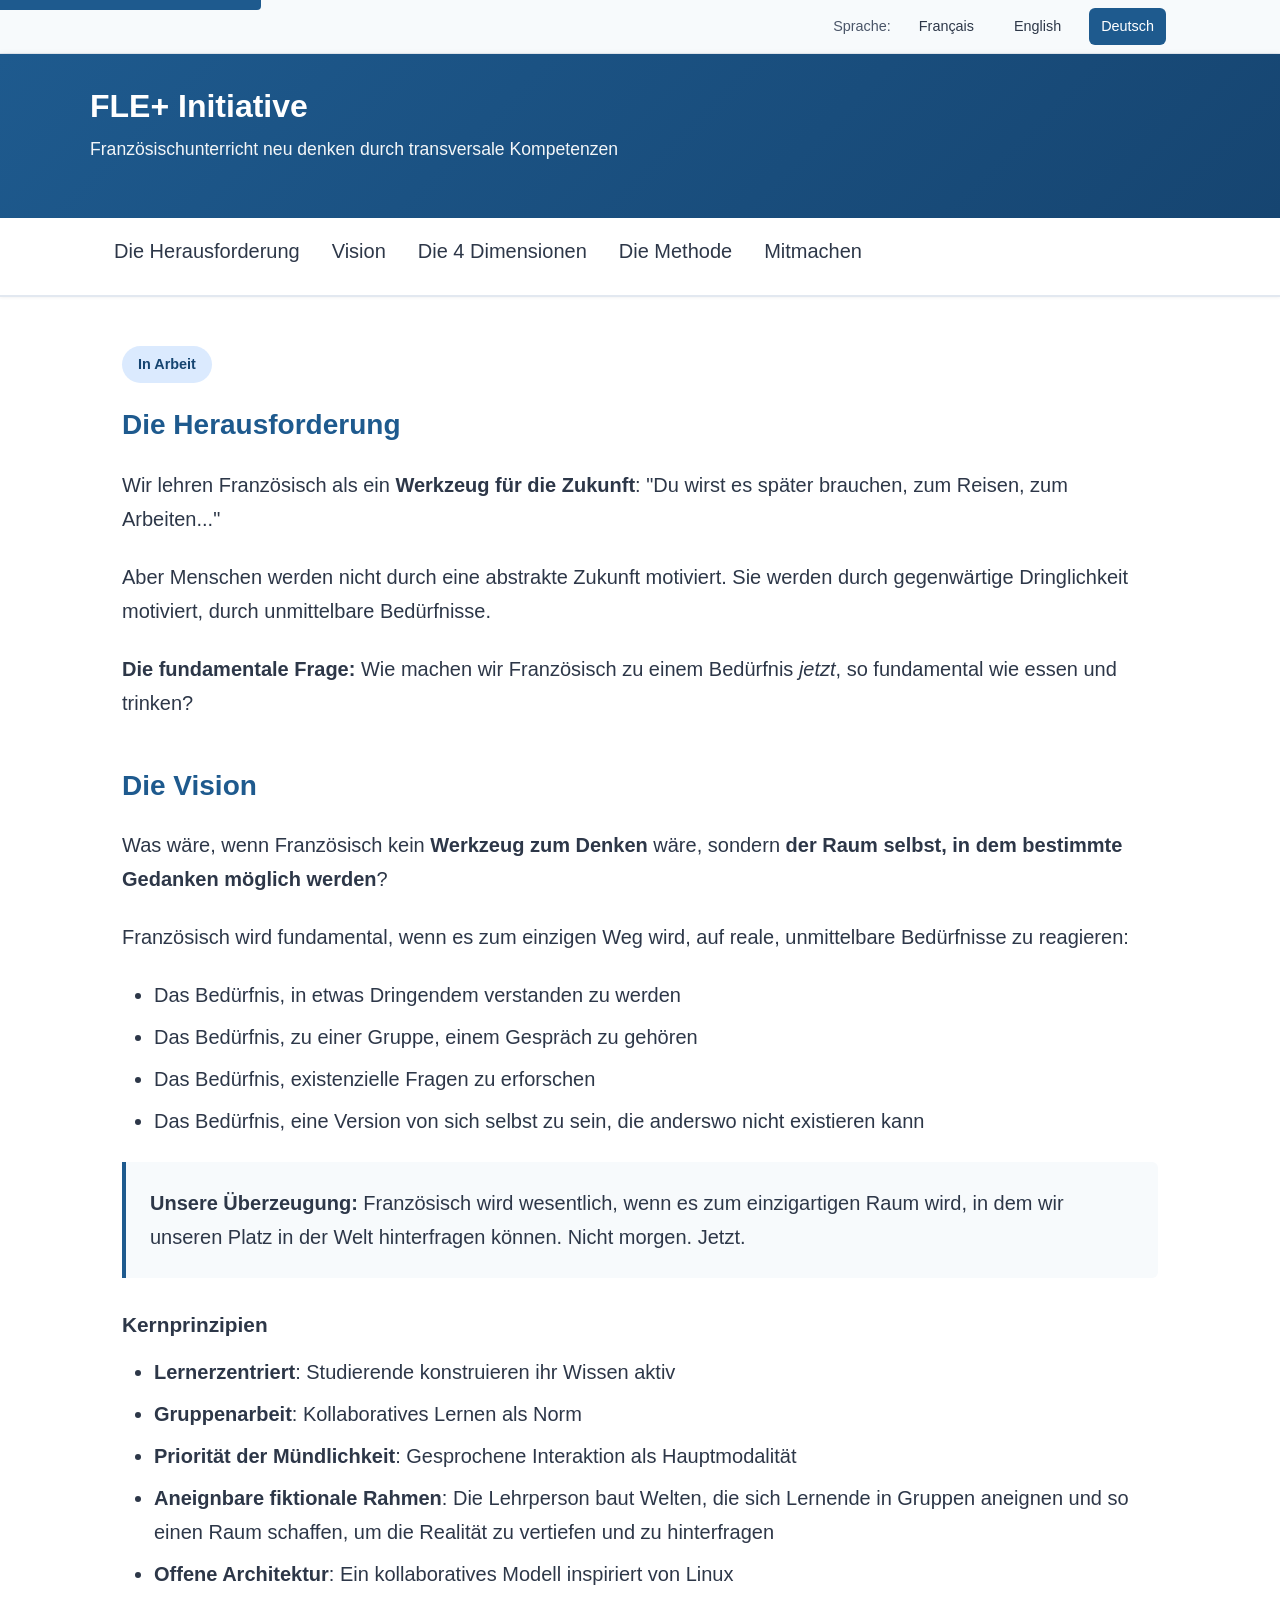
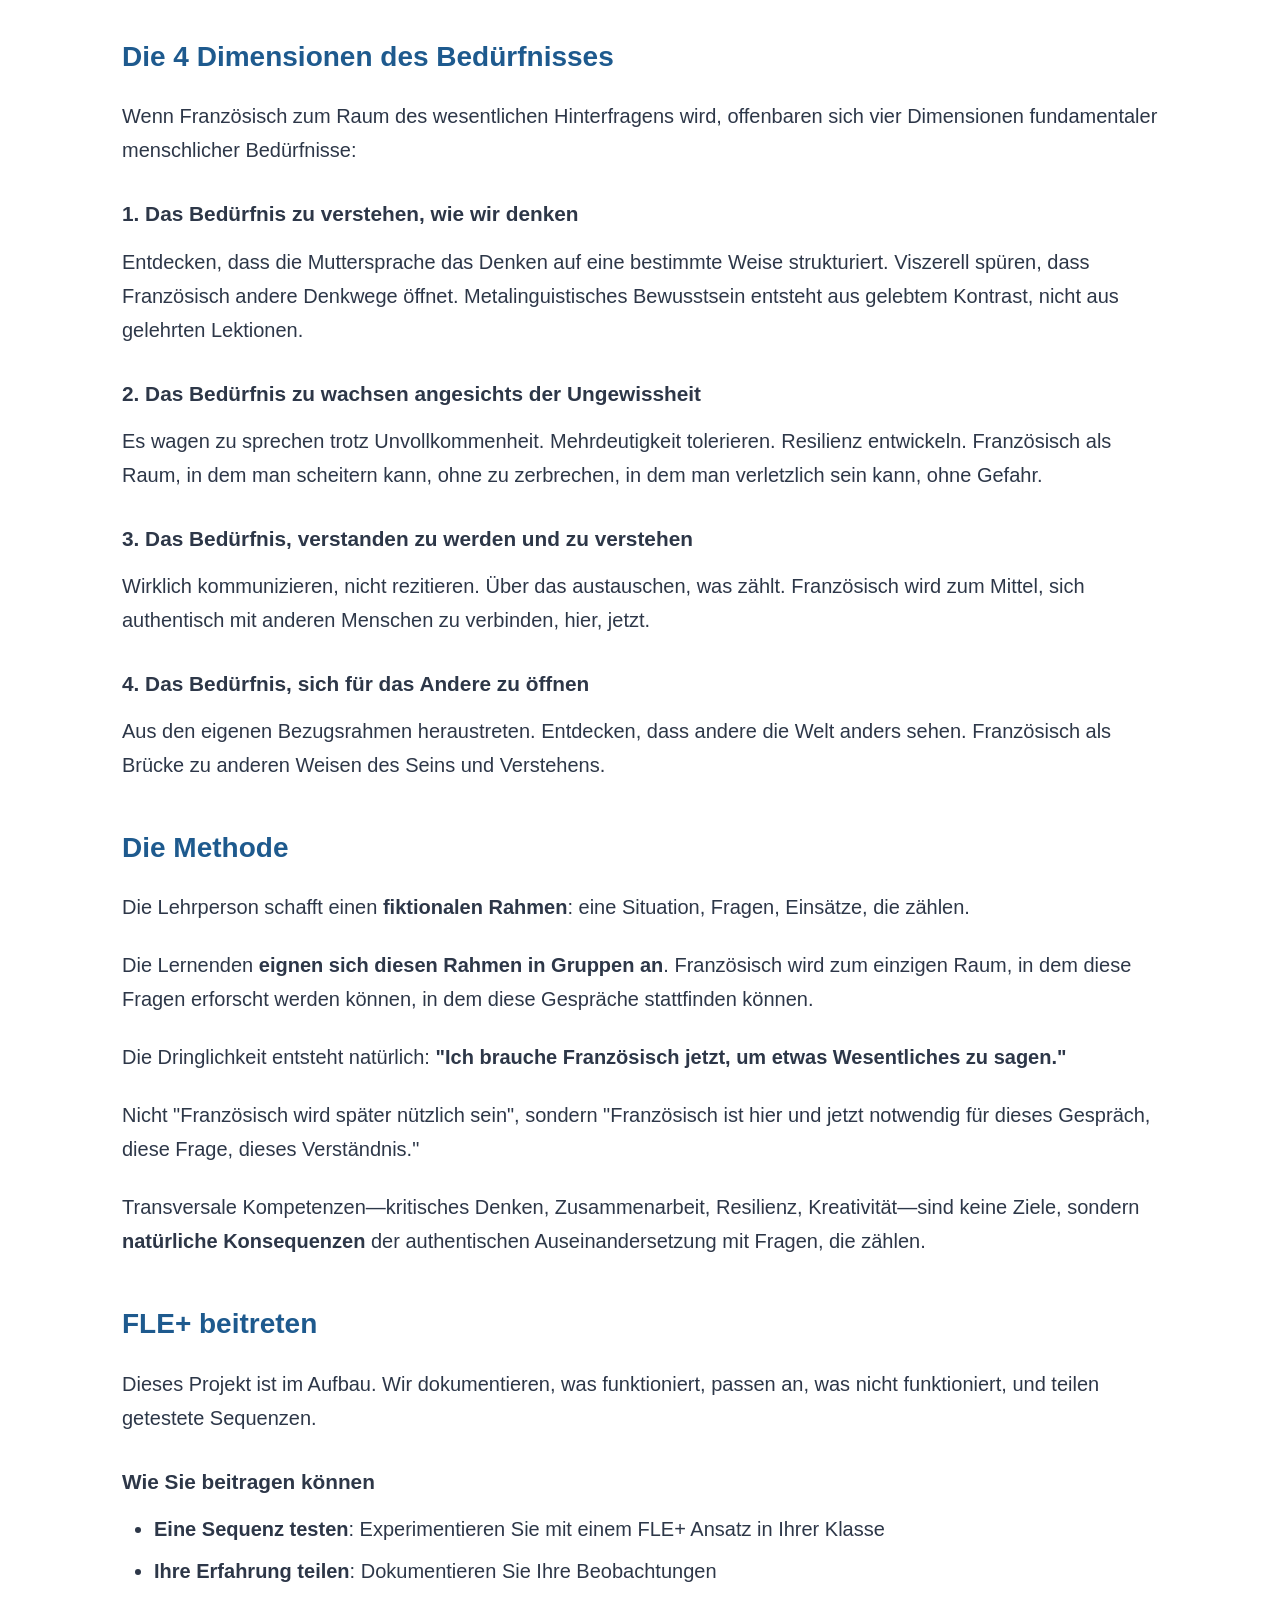
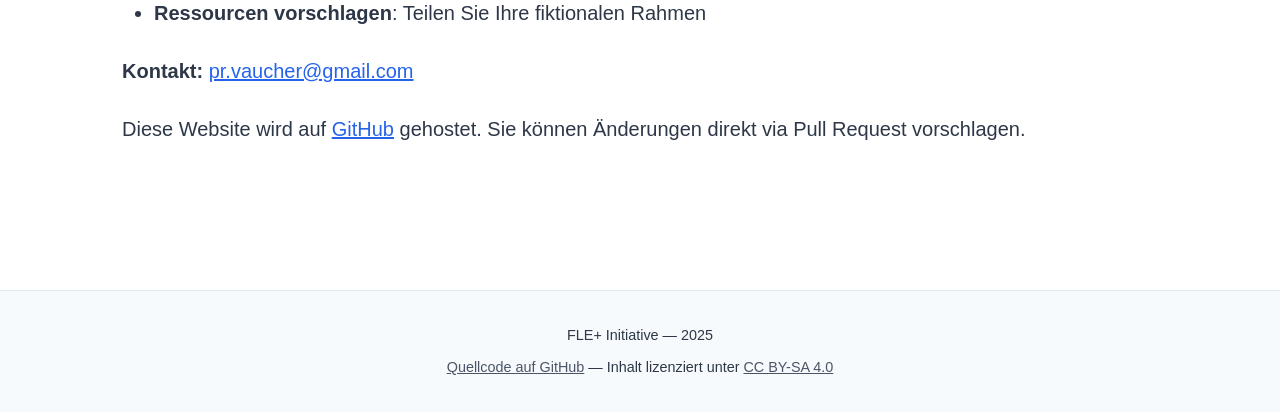
==== commit eb1321a2: "FLE+ : le français comme besoin immédiat, pas outil futur" ====
--- a/de/index.html
+++ b/de/index.html
@@ -33,7 +33,7 @@
         <ul>
             <li><a href="#herausforderung">Die Herausforderung</a></li>
             <li><a href="#vision">Vision</a></li>
-            <li><a href="#wege">Die 4 Wege</a></li>
+            <li><a href="#wege">Die 4 Dimensionen</a></li>
             <li><a href="#methode">Die Methode</a></li>
             <li><a href="#mitmachen">Mitmachen</a></li>
         </ul>
@@ -45,23 +45,33 @@
         <section id="herausforderung">
             <h2>Die Herausforderung</h2>
             <p>
-                Zu oft lernen Studierende Französisch, ohne zu verstehen warum. 
-                Resultat: Demotivation, mechanisches Lernen, Abbruch.
+                Wir lehren Französisch als ein <strong>Werkzeug für die Zukunft</strong>: "Du wirst es später brauchen, zum Reisen, zum Arbeiten..."
             </p>
             <p>
-                <strong>Die zentrale Frage:</strong> Wie schaffen wir Sinn, wenn er am Anfang nicht vorhanden ist?
+                Aber Menschen werden nicht durch eine abstrakte Zukunft motiviert. Sie werden durch gegenwärtige Dringlichkeit motiviert, durch unmittelbare Bedürfnisse.
+            </p>
+            <p>
+                <strong>Die fundamentale Frage:</strong> Wie machen wir Französisch zu einem Bedürfnis <em>jetzt</em>, so fundamental wie essen und trinken?
             </p>
         </section>
 
         <section id="vision">
             <h2>Die Vision</h2>
             <p>
-                Was wäre, wenn Französisch kein Selbstzweck wäre, sondern ein <strong>Entwicklungsinstrument</strong>? 
-                FLE+ schlägt vor, den Französischunterricht zu transformieren, indem wir über die blosse sprachliche Beherrschung hinausgehen.
+                Was wäre, wenn Französisch kein <strong>Werkzeug zum Denken</strong> wäre, sondern <strong>der Raum selbst, in dem bestimmte Gedanken möglich werden</strong>?
             </p>
+            <p>
+                Französisch wird fundamental, wenn es zum einzigen Weg wird, auf reale, unmittelbare Bedürfnisse zu reagieren:
+            </p>
+            <ul class="needs-list">
+                <li>Das Bedürfnis, in etwas Dringendem verstanden zu werden</li>
+                <li>Das Bedürfnis, zu einer Gruppe, einem Gespräch zu gehören</li>
+                <li>Das Bedürfnis, existenzielle Fragen zu erforschen</li>
+                <li>Das Bedürfnis, eine Version von sich selbst zu sein, die anderswo nicht existieren kann</li>
+            </ul>
             
             <div class="highlight-box">
-                <p><strong>Unsere Überzeugung:</strong> Französisch kann zum Katalysator werden für die Entwicklung wesentlicher transversaler Kompetenzen: kritisches Denken, Resilienz, Zusammenarbeit, Kreativität.</p>
+                <p><strong>Unsere Überzeugung:</strong> Französisch wird wesentlich, wenn es zum einzigartigen Raum wird, in dem wir unseren Platz in der Welt hinterfragen können. Nicht morgen. Jetzt.</p>
             </div>
 
             <h3>Kernprinzipien</h3>
@@ -75,37 +85,38 @@
         </section>
 
         <section id="wege">
-            <h2>Die 4 Lernwege</h2>
-            <p>Wozu kann Französischunterricht wirklich dienen? Wir schlagen 4 komplementäre Wege vor, die Lernende je nach ihren Bedürfnissen erkunden können:</p>
+            <h2>Die 4 Dimensionen des Bedürfnisses</h2>
+            <p>Wenn Französisch zum Raum des wesentlichen Hinterfragens wird, offenbaren sich vier Dimensionen fundamentaler menschlicher Bedürfnisse:</p>
 
-            <h3>1. Instrument für metalinguistisches Bewusstsein</h3>
-            <p>Die eigene Muttersprache und andere Sprachen durch Vergleich besser verstehen. Erforschen, wie jede Sprache das Denken unterschiedlich strukturiert.</p>
+            <h3>1. Das Bedürfnis zu verstehen, wie wir denken</h3>
+            <p>Entdecken, dass die Muttersprache das Denken auf eine bestimmte Weise strukturiert. Viszerell spüren, dass Französisch andere Denkwege öffnet. Metalinguistisches Bewusstsein entsteht aus gelebtem Kontrast, nicht aus gelehrten Lektionen.</p>
 
-            <h3>2. Instrument der Persönlichkeitsentwicklung</h3>
-            <p>Toleranz für Mehrdeutigkeit, Resilienz angesichts von Unvollkommenheit und Selbstvertrauen in Widrigkeiten entwickeln. Französisch als Labor zur Überwindung der Angst vor Beurteilung.</p>
+            <h3>2. Das Bedürfnis zu wachsen angesichts der Ungewissheit</h3>
+            <p>Es wagen zu sprechen trotz Unvollkommenheit. Mehrdeutigkeit tolerieren. Resilienz entwickeln. Französisch als Raum, in dem man scheitern kann, ohne zu zerbrechen, in dem man verletzlich sein kann, ohne Gefahr.</p>
 
-            <h3>3. Kommunikationsinstrument</h3>
-            <p>Kommunikative Fähigkeiten beherrschen, um effektiv auf Französisch zu interagieren, gemäss dem traditionellen, aber neu erfundenen Ansatz.</p>
+            <h3>3. Das Bedürfnis, verstanden zu werden und zu verstehen</h3>
+            <p>Wirklich kommunizieren, nicht rezitieren. Über das austauschen, was zählt. Französisch wird zum Mittel, sich authentisch mit anderen Menschen zu verbinden, hier, jetzt.</p>
 
-            <h3>4. Instrument der interkulturellen Öffnung</h3>
-            <p>Andere Sicht- und Verständnisweisen der Welt entdecken. Die Fähigkeit entwickeln, zwischen Kulturen zu navigieren, die eigenen Bezugsrahmen zu erkennen und sich anderen Perspektiven zu öffnen. Französisch als Brücke zur Andersartigkeit.</p>
+            <h3>4. Das Bedürfnis, sich für das Andere zu öffnen</h3>
+            <p>Aus den eigenen Bezugsrahmen heraustreten. Entdecken, dass andere die Welt anders sehen. Französisch als Brücke zu anderen Weisen des Seins und Verstehens.</p>
         </section>
 
         <section id="methode">
             <h2>Die Methode</h2>
             <p>
-                Die Lehrperson schafft einen <strong>fiktionalen Rahmen</strong> (Situation, Ressourcen, Anweisungen).
+                Die Lehrperson schafft einen <strong>fiktionalen Rahmen</strong>: eine Situation, Fragen, Einsätze, die zählen.
             </p>
             <p>
-                Die Lernenden <strong>eignen sich diesen Rahmen in Gruppen an</strong>, erkunden ihn, transformieren ihn.
+                Die Lernenden <strong>eignen sich diesen Rahmen in Gruppen an</strong>. Französisch wird zum einzigen Raum, in dem diese Fragen erforscht werden können, in dem diese Gespräche stattfinden können.
             </p>
             <p>
-                Durch diesen fiktionalen Raum <strong>entstehen transversale Kompetenzen</strong> 
-                auf natürliche Weise, während sie Französisch zum Handeln verwenden.
+                Die Dringlichkeit entsteht natürlich: <strong>"Ich brauche Französisch jetzt, um etwas Wesentliches zu sagen."</strong>
             </p>
             <p>
-                Die Motivation kommt nicht von einer Erklärung ("Französisch ist nützlich"), 
-                sondern von einer Erfahrung ("Ich konnte etwas tun, das mir wichtig ist").
+                Nicht "Französisch wird später nützlich sein", sondern "Französisch ist hier und jetzt notwendig für dieses Gespräch, diese Frage, dieses Verständnis."
+            </p>
+            <p>
+                Transversale Kompetenzen—kritisches Denken, Zusammenarbeit, Resilienz, Kreativität—sind keine Ziele, sondern <strong>natürliche Konsequenzen</strong> der authentischen Auseinandersetzung mit Fragen, die zählen.
             </p>
         </section>
 
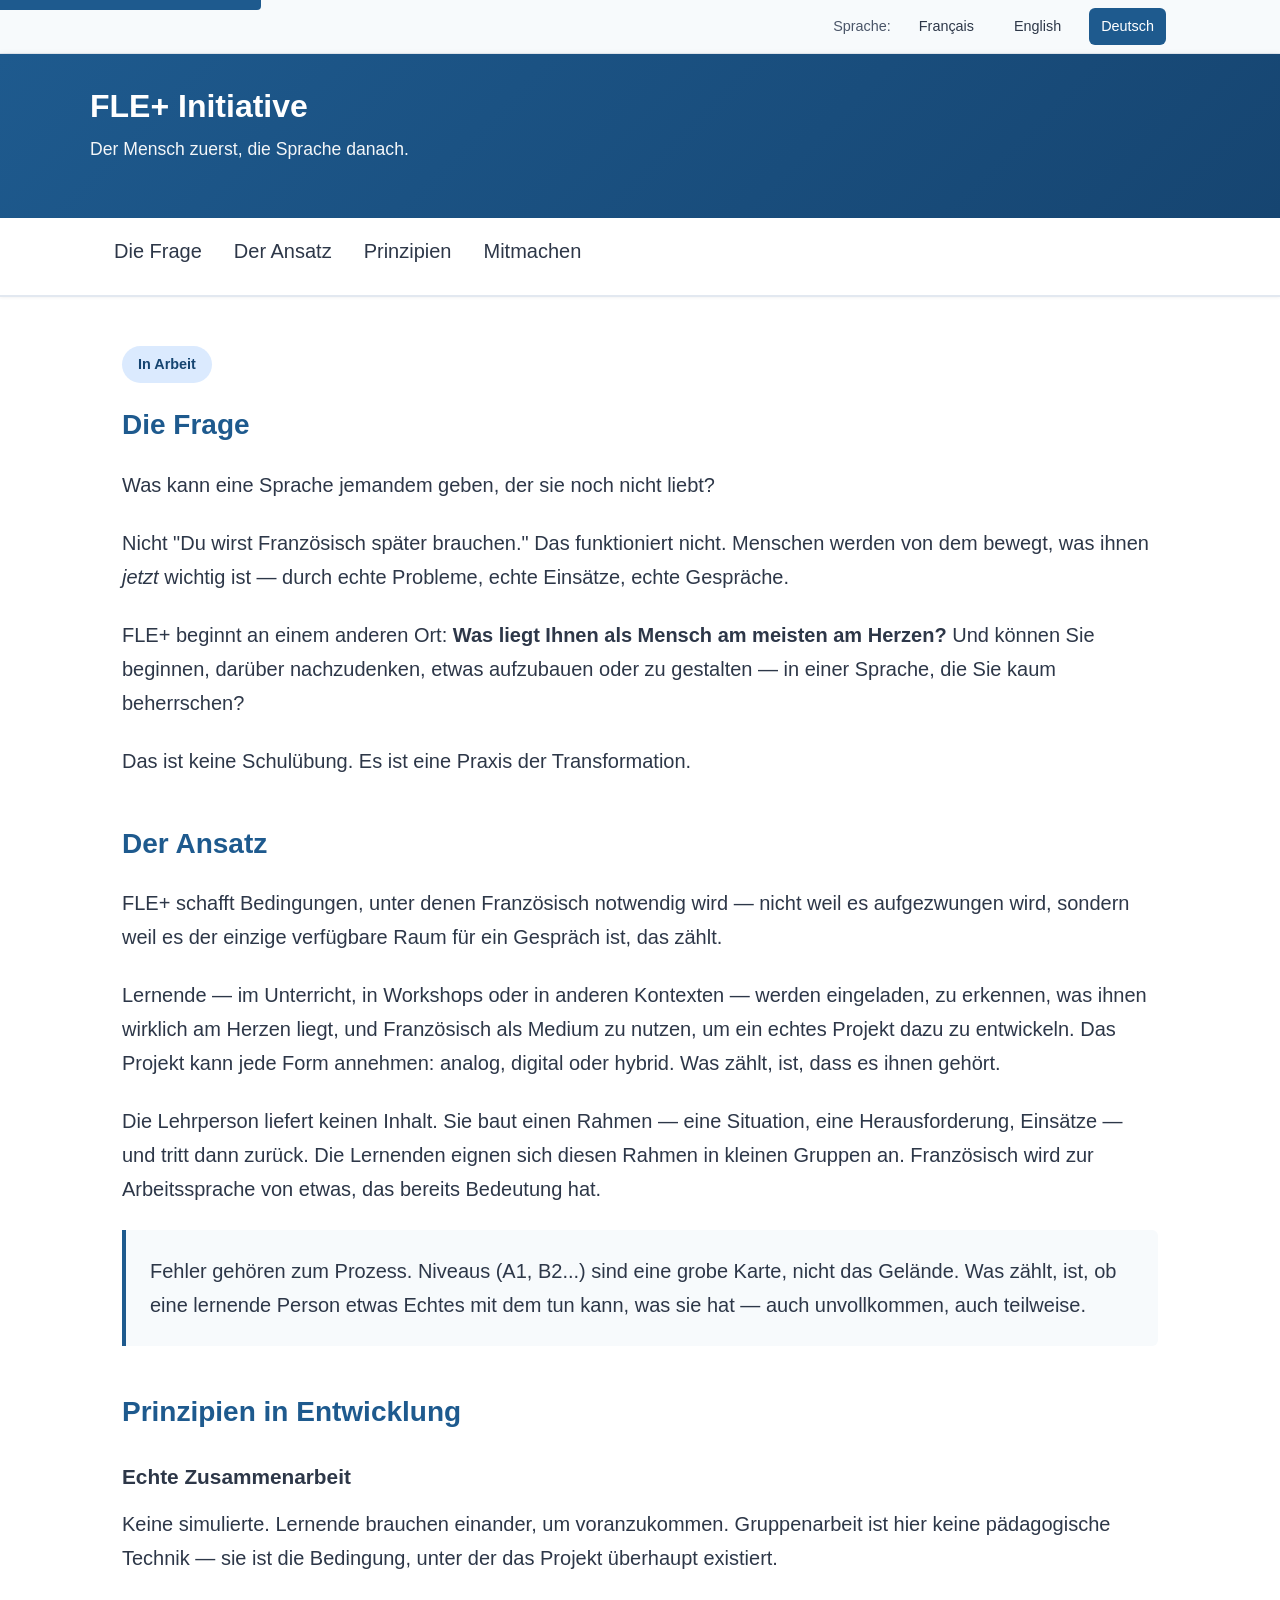
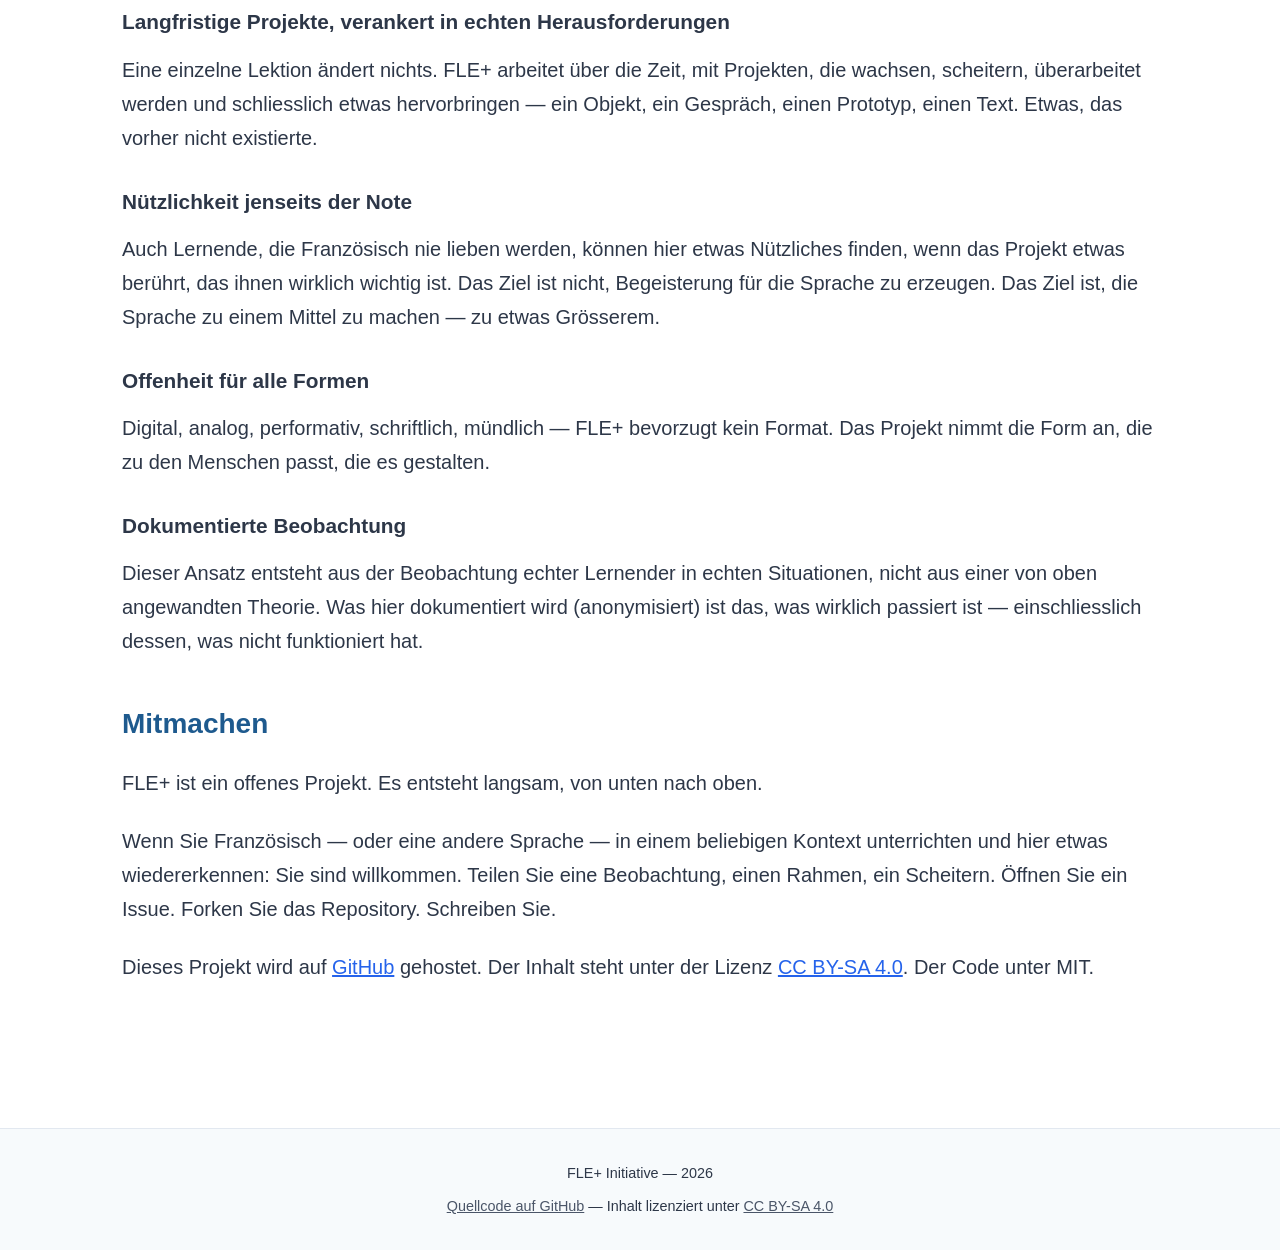
==== commit 973f1607: "Update index.html" ====
--- a/de/index.html
+++ b/de/index.html
@@ -3,16 +3,18 @@
 <head>
     <meta charset="UTF-8">
     <meta name="viewport" content="width=device-width, initial-scale=1.0">
-    <meta name="description" content="FLE+ Initiative - Französischunterricht neu denken durch transversale Kompetenzen und mündliche Interaktion">
-    <meta name="keywords" content="FLE, Französisch als Fremdsprache, Pädagogik, transversale Kompetenzen, Schweiz">
+    <meta name="description" content="FLE+ — Ein Ansatz für den Französischunterricht, aufgebaut aus der Beobachtung. Der Mensch zuerst, die Sprache danach.">
+    <meta name="keywords" content="FLE, Französisch als Fremdsprache, Pädagogik, Zusammenarbeit, Projekt, Lernen">
     <title>FLE+ Initiative</title>
     <link rel="stylesheet" href="../css/styles.css">
+    <link rel="canonical" href="https://princlili.github.io/fle-plus/de/index.html">
+    <link rel="alternate" hreflang="fr" href="https://princlili.github.io/fle-plus/fr/index.html">
+    <link rel="alternate" hreflang="en" href="https://princlili.github.io/fle-plus/en/index.html">
+    <link rel="alternate" hreflang="de" href="https://princlili.github.io/fle-plus/de/index.html">
 </head>
 <body>
-    <!-- Sprunglink für Barrierefreiheit -->
     <a href="#main-content" class="skip-link">Zum Hauptinhalt springen</a>
 
-    <!-- Sprachauswahl -->
     <div class="language-selector">
         <div class="language-selector-content">
             <label>Sprache:</label>
@@ -25,16 +27,15 @@
     <header role="banner">
         <div class="header-content">
             <h1>FLE+ Initiative</h1>
-            <p class="tagline">Französischunterricht neu denken durch transversale Kompetenzen</p>
+            <p class="tagline">Der Mensch zuerst, die Sprache danach.</p>
         </div>
     </header>
 
     <nav role="navigation" aria-label="Hauptnavigation">
         <ul>
-            <li><a href="#herausforderung">Die Herausforderung</a></li>
-            <li><a href="#vision">Vision</a></li>
-            <li><a href="#wege">Die 4 Dimensionen</a></li>
-            <li><a href="#methode">Die Methode</a></li>
+            <li><a href="#frage">Die Frage</a></li>
+            <li><a href="#ansatz">Der Ansatz</a></li>
+            <li><a href="#prinzipien">Prinzipien</a></li>
             <li><a href="#mitmachen">Mitmachen</a></li>
         </ul>
     </nav>
@@ -42,113 +43,122 @@
     <main id="main-content" role="main">
         <span class="wip-badge">In Arbeit</span>
 
-        <section id="herausforderung">
-            <h2>Die Herausforderung</h2>
+        <section id="frage">
+            <h2>Die Frage</h2>
             <p>
-                Wir lehren Französisch als ein <strong>Werkzeug für die Zukunft</strong>: "Du wirst es später brauchen, zum Reisen, zum Arbeiten..."
+                Was kann eine Sprache jemandem geben, der sie noch nicht liebt?
             </p>
             <p>
-                Aber Menschen werden nicht durch eine abstrakte Zukunft motiviert. Sie werden durch gegenwärtige Dringlichkeit motiviert, durch unmittelbare Bedürfnisse.
+                Nicht "Du wirst Französisch später brauchen." Das funktioniert nicht.
+                Menschen werden von dem bewegt, was ihnen <em>jetzt</em> wichtig ist —
+                durch echte Probleme, echte Einsätze, echte Gespräche.
             </p>
             <p>
-                <strong>Die fundamentale Frage:</strong> Wie machen wir Französisch zu einem Bedürfnis <em>jetzt</em>, so fundamental wie essen und trinken?
+                FLE+ beginnt an einem anderen Ort:
+                <strong>Was liegt Ihnen als Mensch am meisten am Herzen?</strong>
+                Und können Sie beginnen, darüber nachzudenken, etwas aufzubauen oder zu gestalten —
+                in einer Sprache, die Sie kaum beherrschen?
+            </p>
+            <p>
+                Das ist keine Schulübung. Es ist eine Praxis der Transformation.
             </p>
         </section>
 
-        <section id="vision">
-            <h2>Die Vision</h2>
+        <section id="ansatz">
+            <h2>Der Ansatz</h2>
             <p>
-                Was wäre, wenn Französisch kein <strong>Werkzeug zum Denken</strong> wäre, sondern <strong>der Raum selbst, in dem bestimmte Gedanken möglich werden</strong>?
+                FLE+ schafft Bedingungen, unter denen Französisch notwendig wird —
+                nicht weil es aufgezwungen wird, sondern weil es der einzige verfügbare Raum
+                für ein Gespräch ist, das zählt.
             </p>
             <p>
-                Französisch wird fundamental, wenn es zum einzigen Weg wird, auf reale, unmittelbare Bedürfnisse zu reagieren:
+                Lernende — im Unterricht, in Workshops oder in anderen Kontexten —
+                werden eingeladen, zu erkennen, was ihnen wirklich am Herzen liegt,
+                und Französisch als Medium zu nutzen, um ein echtes Projekt dazu zu entwickeln.
+                Das Projekt kann jede Form annehmen: analog, digital oder hybrid.
+                Was zählt, ist, dass es ihnen gehört.
             </p>
-            <ul class="needs-list">
-                <li>Das Bedürfnis, in etwas Dringendem verstanden zu werden</li>
-                <li>Das Bedürfnis, zu einer Gruppe, einem Gespräch zu gehören</li>
-                <li>Das Bedürfnis, existenzielle Fragen zu erforschen</li>
-                <li>Das Bedürfnis, eine Version von sich selbst zu sein, die anderswo nicht existieren kann</li>
-            </ul>
-            
+            <p>
+                Die Lehrperson liefert keinen Inhalt. Sie baut einen Rahmen —
+                eine Situation, eine Herausforderung, Einsätze — und tritt dann zurück.
+                Die Lernenden eignen sich diesen Rahmen in kleinen Gruppen an.
+                Französisch wird zur Arbeitssprache von etwas, das bereits Bedeutung hat.
+            </p>
+
             <div class="highlight-box">
-                <p><strong>Unsere Überzeugung:</strong> Französisch wird wesentlich, wenn es zum einzigartigen Raum wird, in dem wir unseren Platz in der Welt hinterfragen können. Nicht morgen. Jetzt.</p>
+                <p>
+                    Fehler gehören zum Prozess. Niveaus (A1, B2...) sind eine grobe Karte,
+                    nicht das Gelände. Was zählt, ist, ob eine lernende Person etwas Echtes
+                    mit dem tun kann, was sie hat — auch unvollkommen, auch teilweise.
+                </p>
             </div>
-
-            <h3>Kernprinzipien</h3>
-            <ul>
-                <li><strong>Lernerzentriert</strong>: Studierende konstruieren ihr Wissen aktiv</li>
-                <li><strong>Gruppenarbeit</strong>: Kollaboratives Lernen als Norm</li>
-                <li><strong>Priorität der Mündlichkeit</strong>: Gesprochene Interaktion als Hauptmodalität</li>
-                <li><strong>Aneignbare fiktionale Rahmen</strong>: Die Lehrperson baut Welten, die sich Lernende in Gruppen aneignen und so einen Raum schaffen, um die Realität zu vertiefen und zu hinterfragen</li>
-                <li><strong>Offene Architektur</strong>: Ein kollaboratives Modell inspiriert von Linux</li>
-            </ul>
         </section>
 
-        <section id="wege">
-            <h2>Die 4 Dimensionen des Bedürfnisses</h2>
-            <p>Wenn Französisch zum Raum des wesentlichen Hinterfragens wird, offenbaren sich vier Dimensionen fundamentaler menschlicher Bedürfnisse:</p>
+        <section id="prinzipien">
+            <h2>Prinzipien in Entwicklung</h2>
 
-            <h3>1. Das Bedürfnis zu verstehen, wie wir denken</h3>
-            <p>Entdecken, dass die Muttersprache das Denken auf eine bestimmte Weise strukturiert. Viszerell spüren, dass Französisch andere Denkwege öffnet. Metalinguistisches Bewusstsein entsteht aus gelebtem Kontrast, nicht aus gelehrten Lektionen.</p>
+            <h3>Echte Zusammenarbeit</h3>
+            <p>
+                Keine simulierte. Lernende brauchen einander, um voranzukommen.
+                Gruppenarbeit ist hier keine pädagogische Technik —
+                sie ist die Bedingung, unter der das Projekt überhaupt existiert.
+            </p>
 
-            <h3>2. Das Bedürfnis zu wachsen angesichts der Ungewissheit</h3>
-            <p>Es wagen zu sprechen trotz Unvollkommenheit. Mehrdeutigkeit tolerieren. Resilienz entwickeln. Französisch als Raum, in dem man scheitern kann, ohne zu zerbrechen, in dem man verletzlich sein kann, ohne Gefahr.</p>
+            <h3>Langfristige Projekte, verankert in echten Herausforderungen</h3>
+            <p>
+                Eine einzelne Lektion ändert nichts. FLE+ arbeitet über die Zeit,
+                mit Projekten, die wachsen, scheitern, überarbeitet werden und schliesslich
+                etwas hervorbringen — ein Objekt, ein Gespräch, einen Prototyp, einen Text.
+                Etwas, das vorher nicht existierte.
+            </p>
 
-            <h3>3. Das Bedürfnis, verstanden zu werden und zu verstehen</h3>
-            <p>Wirklich kommunizieren, nicht rezitieren. Über das austauschen, was zählt. Französisch wird zum Mittel, sich authentisch mit anderen Menschen zu verbinden, hier, jetzt.</p>
+            <h3>Nützlichkeit jenseits der Note</h3>
+            <p>
+                Auch Lernende, die Französisch nie lieben werden, können hier etwas Nützliches finden,
+                wenn das Projekt etwas berührt, das ihnen wirklich wichtig ist.
+                Das Ziel ist nicht, Begeisterung für die Sprache zu erzeugen.
+                Das Ziel ist, die Sprache zu einem Mittel zu machen — zu etwas Grösserem.
+            </p>
 
-            <h3>4. Das Bedürfnis, sich für das Andere zu öffnen</h3>
-            <p>Aus den eigenen Bezugsrahmen heraustreten. Entdecken, dass andere die Welt anders sehen. Französisch als Brücke zu anderen Weisen des Seins und Verstehens.</p>
-        </section>
+            <h3>Offenheit für alle Formen</h3>
+            <p>
+                Digital, analog, performativ, schriftlich, mündlich — FLE+ bevorzugt
+                kein Format. Das Projekt nimmt die Form an, die zu den Menschen passt, die es gestalten.
+            </p>
 
-        <section id="methode">
-            <h2>Die Methode</h2>
+            <h3>Dokumentierte Beobachtung</h3>
             <p>
-                Die Lehrperson schafft einen <strong>fiktionalen Rahmen</strong>: eine Situation, Fragen, Einsätze, die zählen.
-            </p>
-            <p>
-                Die Lernenden <strong>eignen sich diesen Rahmen in Gruppen an</strong>. Französisch wird zum einzigen Raum, in dem diese Fragen erforscht werden können, in dem diese Gespräche stattfinden können.
-            </p>
-            <p>
-                Die Dringlichkeit entsteht natürlich: <strong>"Ich brauche Französisch jetzt, um etwas Wesentliches zu sagen."</strong>
-            </p>
-            <p>
-                Nicht "Französisch wird später nützlich sein", sondern "Französisch ist hier und jetzt notwendig für dieses Gespräch, diese Frage, dieses Verständnis."
-            </p>
-            <p>
-                Transversale Kompetenzen—kritisches Denken, Zusammenarbeit, Resilienz, Kreativität—sind keine Ziele, sondern <strong>natürliche Konsequenzen</strong> der authentischen Auseinandersetzung mit Fragen, die zählen.
+                Dieser Ansatz entsteht aus der Beobachtung echter Lernender in echten Situationen,
+                nicht aus einer von oben angewandten Theorie. Was hier dokumentiert wird (anonymisiert)
+                ist das, was wirklich passiert ist — einschliesslich dessen, was nicht funktioniert hat.
             </p>
         </section>
 
         <section id="mitmachen">
-            <h2>FLE+ beitreten</h2>
+            <h2>Mitmachen</h2>
             <p>
-                Dieses Projekt ist im Aufbau. Wir dokumentieren, was funktioniert, 
-                passen an, was nicht funktioniert, und teilen getestete Sequenzen.
+                FLE+ ist ein offenes Projekt. Es entsteht langsam, von unten nach oben.
             </p>
-            
-            <h3>Wie Sie beitragen können</h3>
-            <ul>
-                <li><strong>Eine Sequenz testen</strong>: Experimentieren Sie mit einem FLE+ Ansatz in Ihrer Klasse</li>
-                <li><strong>Ihre Erfahrung teilen</strong>: Dokumentieren Sie Ihre Beobachtungen</li>
-                <li><strong>Ressourcen vorschlagen</strong>: Teilen Sie Ihre fiktionalen Rahmen</li>
-            </ul>
-
             <p>
-                <strong>Kontakt:</strong> <a href="mailto:pr.vaucher@gmail.com">pr.vaucher@gmail.com</a>
+                Wenn Sie Französisch — oder eine andere Sprache — in einem beliebigen Kontext unterrichten
+                und hier etwas wiedererkennen: Sie sind willkommen.
+                Teilen Sie eine Beobachtung, einen Rahmen, ein Scheitern.
+                Öffnen Sie ein Issue. Forken Sie das Repository. Schreiben Sie.
             </p>
-
             <p>
-                Diese Website wird auf <a href="https://github.com/princlili/fle-plus" target="_blank" rel="noopener">GitHub</a> gehostet. 
-                Sie können Änderungen direkt via Pull Request vorschlagen.
+                Dieses Projekt wird auf
+                <a href="https://github.com/princlili/fle-plus" target="_blank" rel="noopener">GitHub</a> gehostet.
+                Der Inhalt steht unter der Lizenz
+                <a href="http://creativecommons.org/licenses/by-sa/4.0/" target="_blank" rel="noopener">CC BY-SA 4.0</a>.
+                Der Code unter MIT.
             </p>
         </section>
     </main>
 
     <footer role="contentinfo">
-        <p>FLE+ Initiative &mdash; 2025</p>
+        <p>FLE+ Initiative &mdash; 2026</p>
         <p style="margin-top: 0.5rem;">
-            <a href="https://github.com/princlili/fle-plus" target="_blank" rel="noopener">Quellcode auf GitHub</a> &mdash; 
+            <a href="https://github.com/princlili/fle-plus" target="_blank" rel="noopener">Quellcode auf GitHub</a> &mdash;
             Inhalt lizenziert unter <a href="http://creativecommons.org/licenses/by-sa/4.0/" target="_blank" rel="noopener">CC BY-SA 4.0</a>
         </p>
     </footer>
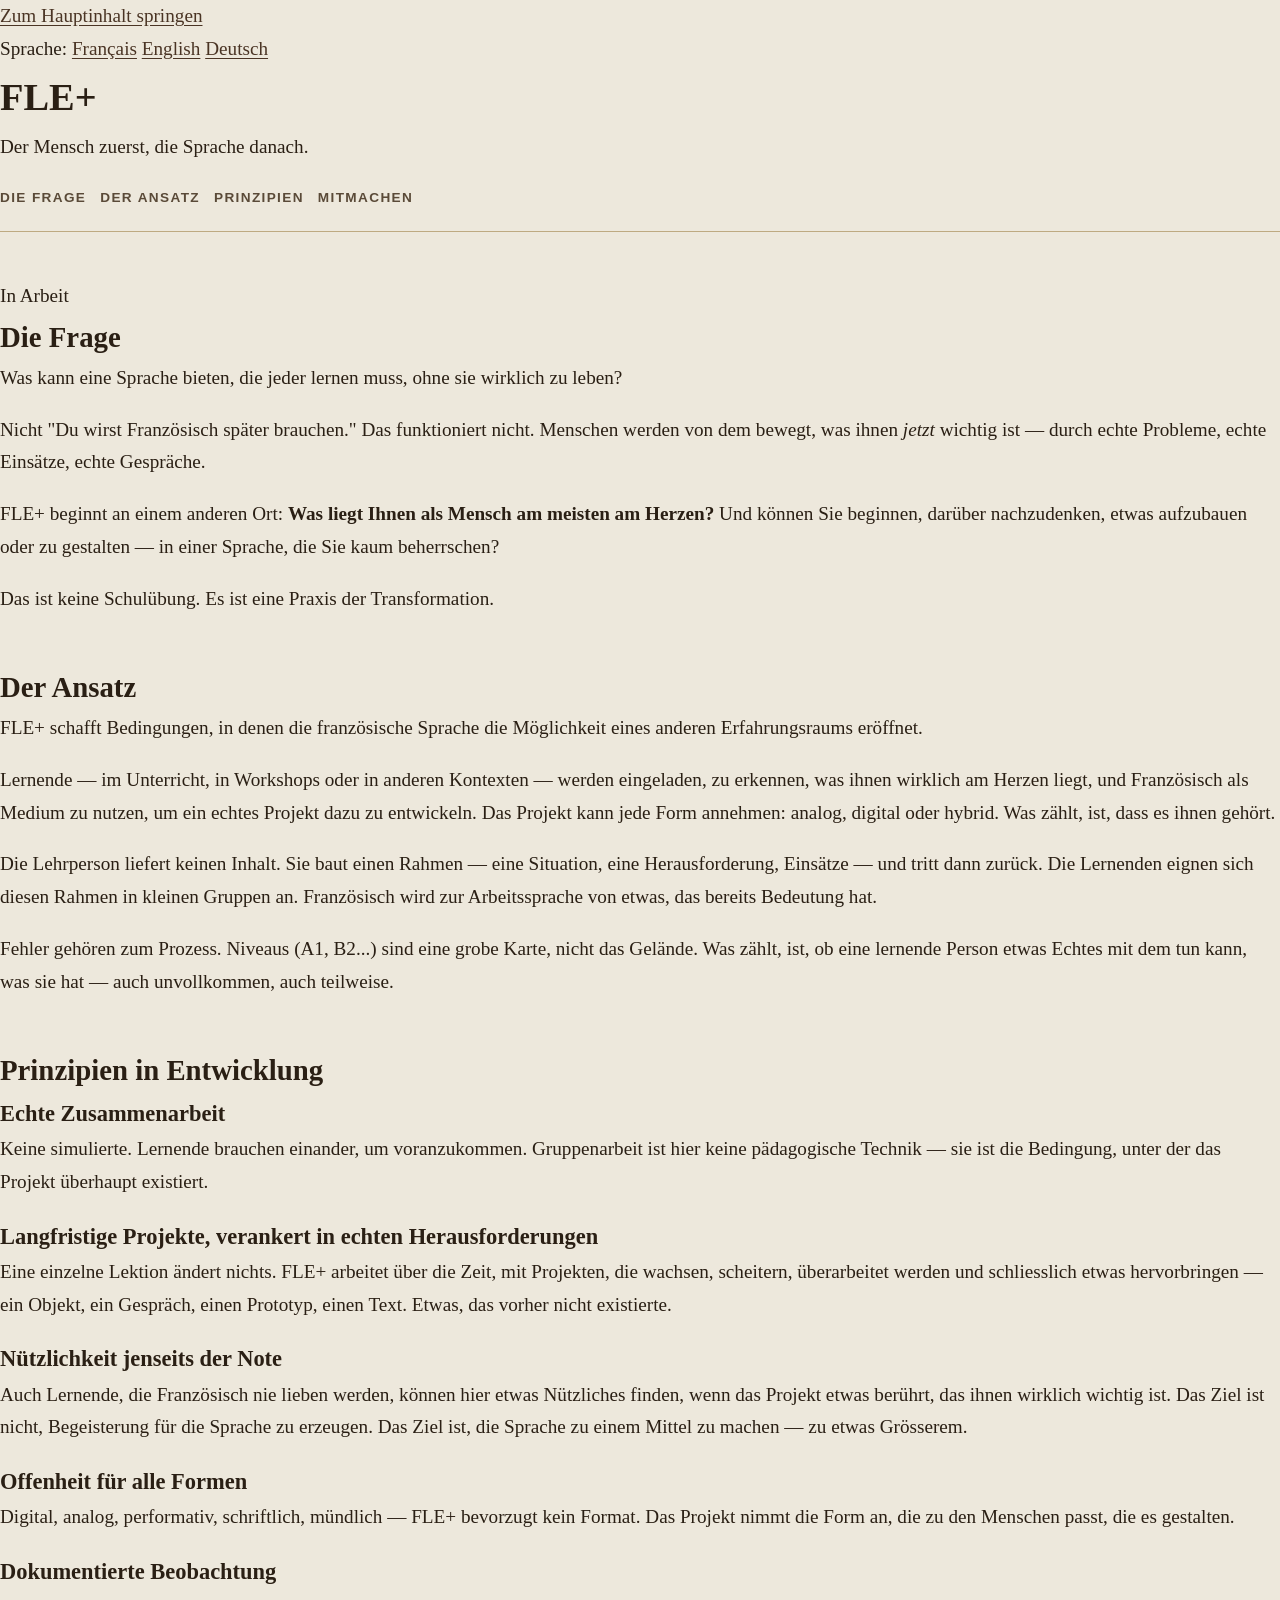
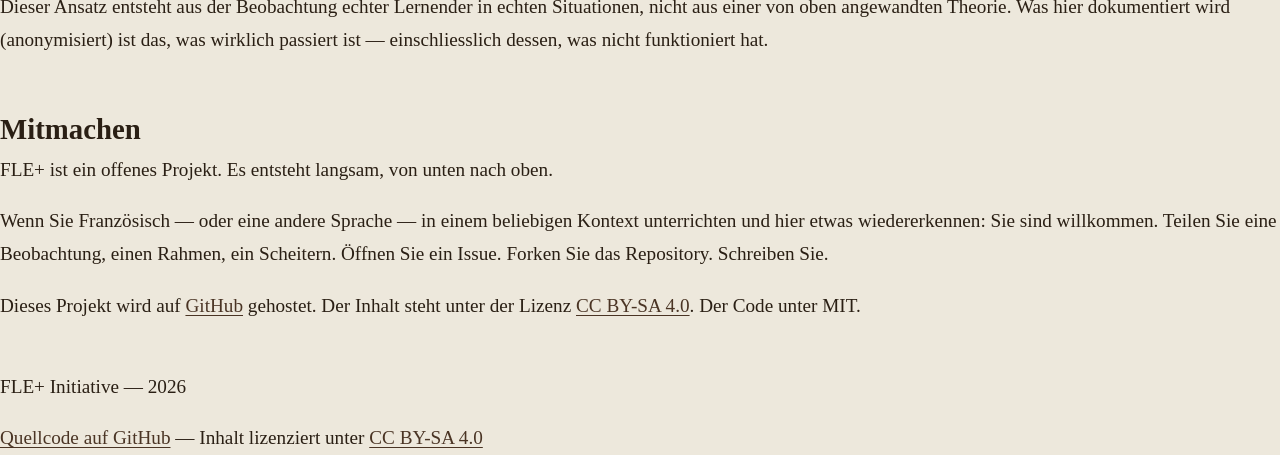
==== commit 7ada779e: "Update index.html" ====
--- a/de/index.html
+++ b/de/index.html
@@ -26,7 +26,7 @@
 
     <header role="banner">
         <div class="header-content">
-            <h1>FLE+ Initiative</h1>
+            <h1>FLE+</h1>
             <p class="tagline">Der Mensch zuerst, die Sprache danach.</p>
         </div>
     </header>
@@ -46,7 +46,7 @@
         <section id="frage">
             <h2>Die Frage</h2>
             <p>
-                Was kann eine Sprache jemandem geben, der sie noch nicht liebt?
+                Was kann eine Sprache bieten, die jeder lernen muss, ohne sie wirklich zu leben?
             </p>
             <p>
                 Nicht "Du wirst Französisch später brauchen." Das funktioniert nicht.
@@ -67,9 +67,7 @@
         <section id="ansatz">
             <h2>Der Ansatz</h2>
             <p>
-                FLE+ schafft Bedingungen, unter denen Französisch notwendig wird —
-                nicht weil es aufgezwungen wird, sondern weil es der einzige verfügbare Raum
-                für ein Gespräch ist, das zählt.
+                FLE+ schafft Bedingungen, in denen die französische Sprache die Möglichkeit eines anderen Erfahrungsraums eröffnet.
             </p>
             <p>
                 Lernende — im Unterricht, in Workshops oder in anderen Kontexten —
--- a/css/styles.css
+++ b/css/styles.css
@@ -1,396 +1,343 @@
 /* ==========================================
-   FLE+ Initiative - Styles principaux
-   Version améliorée - Responsive optimisé
-   ========================================== */
-
-/* Reset et base */
-* {
-    margin: 0;
-    padding: 0;
-    box-sizing: border-box;
-}
+   FLE+ Initiative — styles.css
+   Josefin Sans + Lora · Palette chaude
+   Responsive · Accessibilité WCAG AA
+   ========================================== */
+
+*, *::before, *::after { box-sizing: border-box; margin: 0; padding: 0; }
 
 :root {
-    /* Palette de couleurs - Bleu profond + chaleur */
-    --color-primary: #1e5a8e;
-    --color-primary-dark: #164571;
-    --color-primary-light: #2563eb;
-    --color-text: #2d3748;
-    --color-text-light: #4a5568;
-    --color-background: #ffffff;
-    --color-background-alt: #f7fafc;
-    --color-border: #e2e8f0;
-    
-    /* Espacements */
-    --spacing-xs: 0.5rem;
-    --spacing-sm: 1rem;
-    --spacing-md: 1.5rem;
-    --spacing-lg: 2rem;
-    --spacing-xl: 3rem;
-    
-    /* Breakpoints */
-    --breakpoint-mobile: 600px;
-    --breakpoint-tablet: 900px;
-}
+    --walnut:  #4A3424;
+    --ochre:   #8B6010;   /* assombri pour contraste WCAG AA sur --cream */
+    --sage:    #4A5A3C;
+    --warm:    #E8E2D4;
+    --cream:   #EDE8DC;
+    --line:    #BEAA82;
+    --red:     #AC4426;
+    --text:    #2A1F14;
+    --muted:   #5A4A38;   /* assombri pour lisibilité */
+
+    --fs-base: clamp(1rem, 1.1vw + 0.6rem, 1.2rem);
+    --fs-sm:   clamp(0.8rem, 0.9vw + 0.5rem, 0.95rem);
+    --fs-xs:   clamp(0.7rem, 0.8vw + 0.4rem, 0.85rem);
+    --fs-lg:   clamp(1.1rem, 1.2vw + 0.7rem, 1.35rem);
+    --fs-xl:   clamp(1.3rem, 1.8vw + 0.8rem, 1.7rem);
+
+    --max:     860px;
+    --pad-h:   clamp(1.2rem, 5vw, 3.5rem);
+    --pad-v:   clamp(1.5rem, 4vw, 3rem);
+}
+
+body.dark {
+    --walnut:  #D4B896;
+    --ochre:   #D4A84B;
+    --sage:    #8FAF7A;
+    --warm:    #1C1710;
+    --cream:   #14110D;
+    --line:    #4A3E2C;
+    --red:     #D4705A;
+    --text:    #E8DDD0;
+    --muted:   #A89A88;
+}
+
+/* ==========================================
+   BASE
+   ========================================== */
 
 body {
-    font-family: -apple-system, BlinkMacSystemFont, "Segoe UI", Roboto, "Helvetica Neue", Arial, sans-serif;
+    font-family: 'Lora', Georgia, serif;
+    background: var(--cream);
+    color: var(--text);
+    font-size: var(--fs-base);
     line-height: 1.7;
-    color: var(--color-text);
-    background-color: var(--color-background);
-    font-size: 18px;
-}
-
-/* Skip link pour accessibilité */
-.skip-link {
-    position: absolute;
-    top: -40px;
-    left: 0;
-    background: var(--color-primary);
-    color: white;
-    padding: 8px 16px;
-    text-decoration: none;
+}
+
+/* Focus visible pour navigation clavier */
+:focus-visible {
+    outline: 3px solid var(--ochre);
+    outline-offset: 3px;
+    border-radius: 2px;
+}
+
+/* Réduction de mouvement pour accessibilité */
+@media (prefers-reduced-motion: reduce) {
+    *, *::before, *::after {
+        transition: none !important;
+        animation: none !important;
+    }
+}
+
+/* ==========================================
+   WRAPPER
+   ========================================== */
+
+.wrapper {
+    max-width: var(--max);
+    margin: 0 auto;
+    padding: var(--pad-v) var(--pad-h) calc(var(--pad-v) * 1.5);
+}
+
+/* ==========================================
+   THEME TOGGLE
+   ========================================== */
+
+.theme-toggle {
+    position: fixed;
+    top: 16px; right: 16px;
     z-index: 100;
-    border-radius: 0 0 4px 0;
-    font-weight: 500;
-}
-
-.skip-link:focus {
-    top: 0;
-}
-
-/* ==========================================
-   Sélecteur de langue
-   ========================================== */
-
-.language-selector {
-    background-color: var(--color-background-alt);
-    border-bottom: 1px solid var(--color-border);
-    padding: var(--spacing-xs) 0;
-}
-
-.language-selector-content {
-    max-width: 1100px;
-    margin: 0 auto;
-    padding: 0 var(--spacing-md);
+    background: var(--warm);
+    border: 1px solid var(--line);
+    color: var(--muted);
+    font-family: 'Josefin Sans', sans-serif;
+    font-size: var(--fs-xs);
+    font-weight: 600;
+    letter-spacing: .1em;
+    text-transform: uppercase;
+    padding: 6px 12px;
+    cursor: pointer;
+    border-radius: 2px;
+    transition: color .2s, border-color .2s;
+    /* zone de clic accessible */
+    min-width: 44px;
+    min-height: 44px;
     display: flex;
-    justify-content: flex-end;
     align-items: center;
-    gap: var(--spacing-sm);
-    flex-wrap: wrap;
-}
-
-.language-selector label {
-    font-size: 0.9rem;
-    color: var(--color-text-light);
-    font-weight: 500;
-}
-
-.language-selector a {
-    color: var(--color-text);
-    text-decoration: none;
-    padding: 0.4rem 0.75rem;
-    border-radius: 6px;
-    transition: all 0.2s;
-    font-weight: 500;
-    font-size: 0.9rem;
-}
-
-.language-selector a:hover,
-.language-selector a:focus {
-    background-color: var(--color-primary-light);
-    color: white;
-}
-
-.language-selector a.active {
-    background-color: var(--color-primary);
-    color: white;
-}
-
-/* ==========================================
-   Header
-   ========================================== */
-
-header {
-    background: linear-gradient(135deg, var(--color-primary) 0%, var(--color-primary-dark) 100%);
-    color: white;
-    padding: var(--spacing-lg) var(--spacing-md);
-    box-shadow: 0 2px 8px rgba(0, 0, 0, 0.1);
-}
-
-.header-content {
-    max-width: 1100px;
-    margin: 0 auto;
-}
-
-header h1 {
-    font-size: clamp(1.5rem, 4vw, 2rem);
-    font-weight: 600;
-    margin-bottom: var(--spacing-xs);
-    line-height: 1.3;
-}
-
-header .tagline {
-    color: white;
-    opacity: 0.95;
-    font-size: clamp(0.95rem, 2.5vw, 1.1rem);
-    font-weight: 400;
-    line-height: 1.5;
-    max-width: 90%;
-}
-
-/* ==========================================
-   Navigation
+    justify-content: center;
+}
+
+.theme-toggle:hover,
+.theme-toggle:focus-visible { color: var(--walnut); border-color: var(--walnut); }
+
+@media print { .theme-toggle { display: none; } }
+
+/* ==========================================
+   HEADER
+   ========================================== */
+
+.doc-header {
+    border-top: 3px solid var(--walnut);
+    border-bottom: 1px solid var(--line);
+    padding: 20px 0 14px;
+}
+
+.doc-title {
+    font-family: 'Josefin Sans', sans-serif;
+    font-weight: 600;
+    font-size: var(--fs-xl);
+    color: var(--walnut);
+    letter-spacing: .06em;
+    text-transform: uppercase;
+}
+
+.doc-tagline {
+    font-family: 'Lora', serif;
+    font-style: italic;
+    font-size: var(--fs-base);
+    color: var(--muted);
+    margin-top: 6px;
+}
+
+/* ==========================================
+   NAVIGATION
    ========================================== */
 
 nav {
-    background-color: var(--color-background);
-    border-bottom: 2px solid var(--color-border);
-    position: sticky;
-    top: 0;
-    z-index: 10;
-    box-shadow: 0 1px 3px rgba(0, 0, 0, 0.05);
+    border-bottom: 1px solid var(--line);
+    padding: 12px 0;
+    margin-bottom: clamp(1.5rem, 4vw, 3rem);
 }
 
 nav ul {
     list-style: none;
-    max-width: 1100px;
-    margin: 0 auto;
-    padding: 0 var(--spacing-md);
     display: flex;
-    gap: var(--spacing-lg);
     flex-wrap: wrap;
+    align-items: baseline;
+    gap: 0;
 }
 
 nav a {
+    font-family: 'Josefin Sans', sans-serif;
+    font-size: var(--fs-xs);
+    font-weight: 600;
+    letter-spacing: .1em;
+    text-transform: uppercase;
+    color: var(--muted);
+    text-decoration: none;
+    padding: 6px 14px 6px 0;
     display: block;
-    padding: var(--spacing-sm) 0;
-    color: var(--color-text);
+    transition: color .15s;
+    /* zone de clic accessible */
+    min-height: 44px;
+    display: flex;
+    align-items: center;
+}
+
+nav a:hover,
+nav a:focus-visible { color: var(--walnut); }
+nav a.current { color: var(--walnut); }
+
+nav .sep {
+    font-family: 'Josefin Sans', sans-serif;
+    font-size: var(--fs-xs);
+    color: var(--line);
+    padding-right: 14px;
+    user-select: none;
+    aria-hidden: true;
+}
+
+/* ==========================================
+   BADGE WIP
+   ========================================== */
+
+.wip {
+    display: inline-block;
+    font-family: 'Josefin Sans', sans-serif;
+    font-size: var(--fs-xs);
+    letter-spacing: .1em;
+    text-transform: uppercase;
+    color: var(--muted);
+    border: 1px solid var(--line);
+    padding: 3px 8px;
+    margin-bottom: clamp(1.5rem, 3vw, 2.5rem);
+}
+
+/* ==========================================
+   SECTIONS
+   ========================================== */
+
+section { margin-bottom: clamp(2rem, 4vw, 3rem); }
+
+.section-label {
+    font-family: 'Josefin Sans', sans-serif;
+    font-size: var(--fs-xs);
+    font-weight: 600;
+    letter-spacing: .14em;
+    text-transform: uppercase;
+    color: var(--ochre);
+    border-bottom: 1px solid var(--ochre);
+    padding-bottom: 4px;
+    margin-bottom: 16px;
+}
+
+p { margin-bottom: 1em; }
+p:last-child { margin-bottom: 0; }
+
+strong { font-weight: 600; }
+em { font-style: italic; }
+
+a {
+    color: var(--walnut);
+    text-decoration: underline;
+    text-underline-offset: 3px;
+}
+a:hover { color: var(--ochre); }
+
+/* ==========================================
+   PULL QUOTE
+   ========================================== */
+
+.pull {
+    margin: clamp(1rem, 3vw, 1.8rem) 0;
+    padding: 12px 0 12px 20px;
+    border-left: 3px solid var(--walnut);
+    font-style: italic;
+    font-size: var(--fs-lg);
+    line-height: 1.55;
+    color: var(--walnut);
+}
+
+/* ==========================================
+   BRANCH CARDS
+   ========================================== */
+
+.branches {
+    margin-top: clamp(2rem, 5vw, 3.5rem);
+    border-top: 1px solid var(--line);
+    padding-top: clamp(1rem, 3vw, 1.8rem);
+}
+
+.branches-label {
+    font-family: 'Josefin Sans', sans-serif;
+    font-size: var(--fs-xs);
+    letter-spacing: .14em;
+    text-transform: uppercase;
+    color: var(--muted);
+    margin-bottom: 14px;
+}
+
+.branch-grid {
+    display: grid;
+    grid-template-columns: repeat(auto-fit, minmax(200px, 1fr));
+    gap: 12px;
+}
+
+.branch-card {
+    background: var(--warm);
+    border-left: 3px solid var(--line);
+    padding: 14px 16px;
     text-decoration: none;
-    font-weight: 500;
-    border-bottom: 3px solid transparent;
-    transition: all 0.2s;
-}
-
-nav a:hover,
-nav a:focus {
-    color: var(--color-primary);
-    border-bottom-color: var(--color-primary);
-}
-
-/* ==========================================
-   Contenu principal
-   ========================================== */
-
-main {
-    max-width: 1100px;
-    margin: 0 auto;
-    padding: var(--spacing-xl) var(--spacing-md);
-}
-
-section {
-    margin-bottom: var(--spacing-xl);
-}
-
-h2 {
-    font-size: clamp(1.4rem, 3.5vw, 1.75rem);
-    margin-bottom: var(--spacing-md);
-    color: var(--color-primary);
-    font-weight: 600;
-    line-height: 1.3;
-}
-
-h3 {
-    font-size: clamp(1.15rem, 2.5vw, 1.3rem);
-    margin: var(--spacing-lg) 0 var(--spacing-sm);
-    color: var(--color-text);
-    font-weight: 600;
-    line-height: 1.4;
-}
-
-p {
-    margin-bottom: var(--spacing-md);
-    color: var(--color-text);
-}
-
-ul, ol {
-    margin-left: var(--spacing-lg);
-    margin-bottom: var(--spacing-md);
-}
-
-li {
-    margin-bottom: var(--spacing-xs);
-    color: var(--color-text);
-}
-
-strong {
-    color: var(--color-text);
-    font-weight: 600;
-}
-
-/* Liens */
-a {
-    color: var(--color-primary-light);
-    text-decoration: underline;
-    transition: color 0.2s;
-}
-
-a:hover,
-a:focus {
-    color: var(--color-primary-dark);
-}
-
-/* ==========================================
-   Composants
-   ========================================== */
-
-/* Badge WIP */
-.wip-badge {
-    display: inline-block;
-    background-color: #dbeafe;
-    color: var(--color-primary-dark);
-    padding: 0.4rem 1rem;
-    border-radius: 20px;
-    font-size: 0.9rem;
-    font-weight: 600;
-    margin-bottom: var(--spacing-md);
-}
-
-/* Box de mise en avant */
-.highlight-box {
-    background-color: var(--color-background-alt);
-    border-left: 4px solid var(--color-primary);
-    padding: var(--spacing-md);
-    margin: var(--spacing-md) 0;
-    border-radius: 0 6px 6px 0;
-}
-
-.highlight-box p:last-child {
-    margin-bottom: 0;
-}
-
-/* ==========================================
-   Footer
-   ========================================== */
-
-footer {
-    background-color: var(--color-background-alt);
-    border-top: 1px solid var(--color-border);
-    margin-top: var(--spacing-xl);
-    padding: var(--spacing-lg) var(--spacing-md);
-    color: var(--color-text-light);
-    text-align: center;
-    font-size: 0.9rem;
-}
-
-footer p {
-    max-width: 100%;
-    margin: 0 auto 0.5rem;
-}
-
-footer p:last-child {
-    margin-bottom: 0;
-}
-
-footer a {
-    color: var(--color-text-light);
-    text-decoration: underline;
-}
-
-footer a:hover {
-    color: var(--color-primary);
-}
-
-/* ==========================================
-   Responsive - Mobile First
-   ========================================== */
-
-/* Petits écrans (< 600px) */
-@media (max-width: 600px) {
-    body {
-        font-size: 16px;
-    }
-    
-    .language-selector-content {
-        justify-content: center;
-        gap: var(--spacing-xs);
-    }
-    
-    .language-selector label {
-        width: 100%;
-        text-align: center;
-        margin-bottom: var(--spacing-xs);
-    }
-    
-    header {
-        padding: var(--spacing-md);
-    }
-    
-    header .tagline {
-        max-width: 100%;
-    }
-    
-    nav ul {
-        gap: var(--spacing-sm);
-    }
-    
-    main {
-        padding: var(--spacing-lg) var(--spacing-sm);
-    }
-    
-    ul, ol {
-        margin-left: var(--spacing-md);
-    }
-}
-
-/* Écrans moyens (600px - 1100px) */
-@media (min-width: 600px) and (max-width: 1100px) {
-    main {
-        padding: var(--spacing-xl) var(--spacing-md);
-    }
-}
-
-/* Grands écrans (> 1100px) */
-@media (min-width: 1100px) {
-    body {
-        font-size: 20px;
-    }
-    
-    header h1 {
-        font-size: 2rem;
-    }
-    
-    header .tagline {
-        font-size: 1.1rem;
-    }
-    
-    main {
-        padding: var(--spacing-xl) var(--spacing-lg);
-    }
-}
-
-/* Impression */
+    display: block;
+    transition: border-color .15s;
+}
+
+.branch-card:hover,
+.branch-card:focus-visible { border-left-color: var(--walnut); }
+
+.branch-card-title {
+    font-family: 'Josefin Sans', sans-serif;
+    font-weight: 600;
+    font-size: var(--fs-sm);
+    letter-spacing: .06em;
+    text-transform: uppercase;
+    color: var(--walnut);
+    margin-bottom: 6px;
+}
+
+.branch-card-desc {
+    font-family: 'Lora', serif;
+    font-style: italic;
+    font-size: var(--fs-sm);
+    color: var(--muted);
+    line-height: 1.5;
+}
+
+.branch-card-soon {
+    font-family: 'Josefin Sans', sans-serif;
+    font-size: var(--fs-xs);
+    letter-spacing: .1em;
+    text-transform: uppercase;
+    color: var(--line);
+    margin-top: 10px;
+}
+
+/* ==========================================
+   FOOTER
+   ========================================== */
+
+.doc-footer {
+    border-top: 1px solid var(--line);
+    margin-top: clamp(2rem, 5vw, 3.5rem);
+    padding-top: 14px;
+    font-family: 'Josefin Sans', sans-serif;
+    font-size: var(--fs-xs);
+    letter-spacing: .06em;
+    color: var(--muted);
+}
+
+.doc-footer a {
+    color: var(--muted);
+    text-decoration: none;
+}
+.doc-footer a:hover { color: var(--walnut); }
+
+/* ==========================================
+   IMPRESSION
+   ========================================== */
+
 @media print {
-    .skip-link,
-    .language-selector,
-    nav,
-    footer {
-        display: none;
-    }
-    
-    header {
-        background: none;
-        color: var(--color-text);
-        border-bottom: 2px solid var(--color-text);
-    }
-    
-    a {
-        color: var(--color-text);
-        text-decoration: none;
-    }
-    
-    a[href]::after {
-        content: " (" attr(href) ")";
-        font-size: 0.8em;
-    }
-}
+    .theme-toggle { display: none; }
+    body { background: white; color: black; font-size: 11pt; }
+    .pull { border-left-color: #000; color: #000; }
+    .branch-card { background: #f5f5f5; border-left-color: #000; }
+    a::after { content: " (" attr(href) ")"; font-size: 0.8em; }
+}
